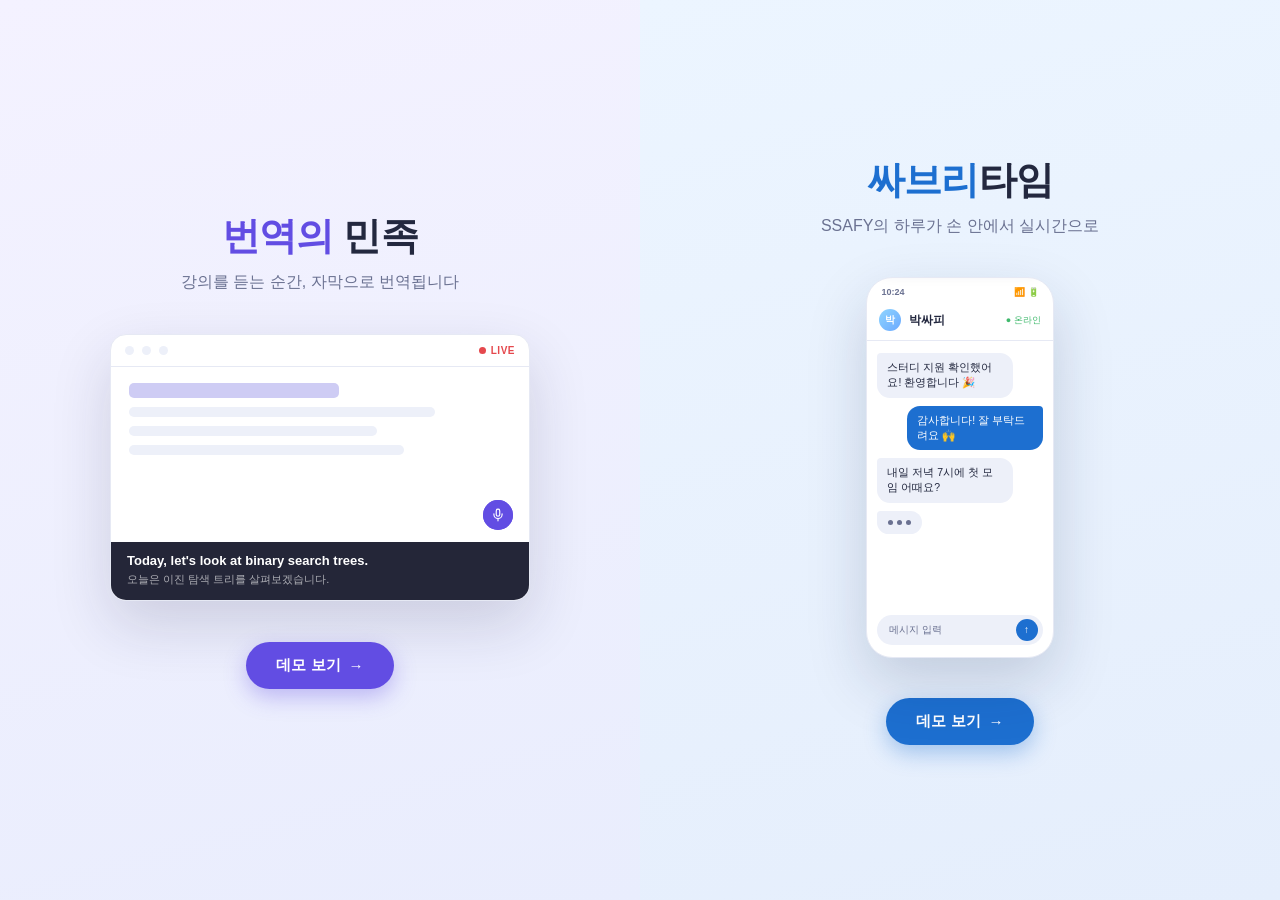
==== index.html @ 2d82afda "Add project demo pages and root landing page - bunmin_demo: 번역의 민족 (실시간 강의 번역) 웹 데모 - ssabree_demo: " ====
<!DOCTYPE html>
<html lang="ko">
<head>
  <meta charset="UTF-8" />
  <meta name="viewport" content="width=device-width, initial-scale=1.0" />
  <title>프로젝트 데모</title>
  <meta name="description" content="번역의 민족 · 싸브리타임 — 브라우저만으로 동작하는 프로젝트 데모 쇼케이스" />
  <link rel="icon" href="data:image/svg+xml,%3Csvg xmlns='http://www.w3.org/2000/svg' viewBox='0 0 64 64'%3E%3Crect x='4' y='4' width='27' height='56' rx='9' fill='%23624de3'/%3E%3Crect x='33' y='4' width='27' height='56' rx='9' fill='%231D6FD0'/%3E%3C/svg%3E" />
  <style>
    :root {
      --bunmin: #624de3;
      --ssabree: #1D6FD0;
      --fg: #23283f;
      --fg-sub: #6a7191;
      --panel-bunmin: linear-gradient(165deg, #f4f2ff 0%, #e9edfd 100%);
      --panel-ssabree: linear-gradient(165deg, #ecf5ff 0%, #e5eefc 100%);
      --mock-surface: #ffffff;
      --mock-line: #e6e9f4;
      --mock-skeleton: #edf0f9;
      --font: 'Roboto', 'Noto Sans KR', 'Malgun Gothic', 'Apple SD Gothic Neo', sans-serif;
    }

    @media (prefers-color-scheme: dark) {
      :root {
        --fg: #eceef8;
        --fg-sub: #9ba2c4;
        --panel-bunmin: linear-gradient(165deg, #1a1733 0%, #141628 100%);
        --panel-ssabree: linear-gradient(165deg, #10192b 0%, #121624 100%);
        --mock-surface: #1e2240;
        --mock-line: #2e3358;
        --mock-skeleton: #292e52;
      }
    }

    * { margin: 0; padding: 0; box-sizing: border-box; }

    body {
      font-family: var(--font);
      color: var(--fg);
    }

    /* ============================================================
       풀스크린 스플릿 — 패널 전체가 링크
       ============================================================ */
    main {
      display: flex;
      min-height: 100svh;
    }

    .panel {
      flex: 1;
      display: flex;
      flex-direction: column;
      align-items: center;
      justify-content: center;
      gap: clamp(28px, 4.5vh, 48px);
      padding: clamp(32px, 6vh, 72px) clamp(24px, 4vw, 64px);
      text-decoration: none;
      color: inherit;
      overflow: hidden;
      opacity: 0;
      animation: reveal 0.7s cubic-bezier(0.2, 0.7, 0.2, 1) forwards;
      transition: flex 0.5s cubic-bezier(0.2, 0.7, 0.2, 1);
    }
    .panel.bunmin  { background: var(--panel-bunmin);  --point: var(--bunmin); }
    .panel.ssabree { background: var(--panel-ssabree); --point: var(--ssabree); animation-delay: 0.14s; }

    @keyframes reveal {
      from { opacity: 0; transform: translateY(28px); }
      to   { opacity: 1; transform: translateY(0); }
    }

    @media (min-width: 861px) {
      .panel:hover { flex: 1.22; }
    }

    .brand {
      text-align: center;
    }
    .brand h2 {
      font-size: clamp(26px, 3.2vw, 38px);
      font-weight: 800;
      letter-spacing: -0.8px;
    }
    .brand h2 em { font-style: normal; color: var(--point); }
    .brand p {
      margin-top: 10px;
      font-size: clamp(14px, 1.3vw, 16px);
      color: var(--fg-sub);
    }

    .mock-zone {
      display: flex;
      align-items: center;
      justify-content: center;
      transition: transform 0.5s cubic-bezier(0.2, 0.7, 0.2, 1);
    }
    .panel:hover .mock-zone { transform: translateY(-6px) scale(1.03); }

    .cta {
      display: inline-flex;
      align-items: center;
      gap: 8px;
      background: var(--point);
      color: #fff;
      font-size: 15px;
      font-weight: 700;
      padding: 14px 30px;
      border-radius: 999px;
      box-shadow: 0 8px 22px color-mix(in srgb, var(--point) 35%, transparent);
    }
    .cta .arrow { transition: transform 0.25s; }
    .panel:hover .cta .arrow { transform: translateX(4px); }

    @media (max-width: 860px) {
      main { flex-direction: column; }
      .panel { min-height: 94svh; }
    }

    /* ============================================================
       BUNMIN 목업 — 강의 화면 + 실시간 이중 자막
       ============================================================ */
    .screen-mock {
      width: min(420px, 78vw, 44vh * 1.5);
      aspect-ratio: 16 / 10.2;
      background: var(--mock-surface);
      border: 1px solid var(--mock-line);
      border-radius: 16px;
      box-shadow: 0 24px 60px rgba(30, 34, 70, 0.16);
      display: flex;
      flex-direction: column;
      overflow: hidden;
    }

    .screen-top {
      display: flex;
      align-items: center;
      gap: 8px;
      padding: 10px 14px;
      border-bottom: 1px solid var(--mock-line);
    }
    .win-dot { width: 9px; height: 9px; border-radius: 50%; background: var(--mock-skeleton); }
    .live {
      margin-left: auto;
      display: inline-flex;
      align-items: center;
      gap: 5px;
      font-size: 10px;
      font-weight: 800;
      letter-spacing: 0.5px;
      color: #e5484d;
    }
    .live::before {
      content: '';
      width: 7px; height: 7px; border-radius: 50%;
      background: #e5484d;
      animation: blink 1.6s ease-in-out infinite;
    }
    @keyframes blink { 50% { opacity: 0.25; } }

    .slide {
      flex: 1;
      position: relative;
      padding: 16px 18px;
      display: flex;
      flex-direction: column;
      gap: 9px;
    }
    .sk { height: 10px; border-radius: 5px; background: var(--mock-skeleton); }
    .sk.title { height: 15px; width: 55%; background: color-mix(in srgb, var(--bunmin) 22%, var(--mock-skeleton)); }
    .sk.w80 { width: 80%; }
    .sk.w65 { width: 65%; }
    .sk.w72 { width: 72%; }

    .mic {
      position: absolute;
      right: 16px;
      bottom: 12px;
      width: 30px; height: 30px;
      border-radius: 50%;
      background: var(--bunmin);
      display: flex;
      align-items: center;
      justify-content: center;
    }
    .mic::after {
      content: '';
      position: absolute;
      inset: 0;
      border-radius: 50%;
      border: 2px solid var(--bunmin);
      animation: ping 2s cubic-bezier(0, 0, 0.2, 1) infinite;
    }
    @keyframes ping { 75%, 100% { transform: scale(1.7); opacity: 0; } }
    .mic svg { width: 14px; height: 14px; }

    .subtitle {
      background: rgba(18, 20, 40, 0.92);
      padding: 11px 16px 12px;
      position: relative;
      min-height: 58px;
    }
    .sub-pair {
      position: absolute;
      inset: 11px 16px auto;
      animation: subswap 9s ease-in-out infinite;
    }
    .sub-pair:nth-child(2) { animation-delay: -4.5s; opacity: 0; }
    .sub-en {
      color: #fff;
      font-size: 13px;
      font-weight: 700;
      white-space: nowrap;
      overflow: hidden;
      text-overflow: ellipsis;
    }
    .sub-ko {
      color: rgba(255, 255, 255, 0.62);
      font-size: 11px;
      margin-top: 4px;
      white-space: nowrap;
      overflow: hidden;
      text-overflow: ellipsis;
    }
    @keyframes subswap {
      0%, 5%   { opacity: 0; transform: translateY(8px); }
      10%, 45% { opacity: 1; transform: translateY(0); }
      50%, 100%{ opacity: 0; transform: translateY(-6px); }
    }

    /* ============================================================
       SSABREE 목업 — 폰 프레임 + 실시간 채팅
       ============================================================ */
    .phone-mock {
      width: min(210px, 56vw, 40vh * 0.52);
      aspect-ratio: 0.492;
      background: var(--mock-surface);
      border: 1px solid var(--mock-line);
      border-radius: 26px;
      box-shadow: 0 24px 60px rgba(20, 40, 80, 0.18);
      display: flex;
      flex-direction: column;
      overflow: hidden;
      position: relative;
    }

    .headsup {
      position: absolute;
      top: 8px; left: 10px; right: 10px;
      background: var(--mock-surface);
      border: 1px solid var(--mock-line);
      border-radius: 12px;
      box-shadow: 0 6px 18px rgba(20, 40, 80, 0.22);
      padding: 8px 10px;
      display: flex;
      align-items: center;
      gap: 8px;
      font-size: 10px;
      font-weight: 600;
      transform: translateY(-140%);
      animation: headsup 9s ease-in-out infinite 2s;
      z-index: 2;
    }
    .headsup .hu-icon {
      width: 20px; height: 20px; border-radius: 6px; flex: none;
      background: var(--ssabree);
      color: #fff;
      display: flex; align-items: center; justify-content: center;
      font-size: 11px;
    }
    .headsup .hu-sub { color: var(--fg-sub); font-weight: 400; margin-top: 1px; }
    @keyframes headsup {
      0%, 4%   { transform: translateY(-140%); }
      9%, 32%  { transform: translateY(0); }
      38%,100% { transform: translateY(-140%); }
    }

    .ph-status {
      display: flex;
      justify-content: space-between;
      padding: 9px 14px 4px;
      font-size: 9px;
      font-weight: 600;
      color: var(--fg-sub);
    }

    .ph-header {
      display: flex;
      align-items: center;
      gap: 8px;
      padding: 8px 12px 9px;
      border-bottom: 1px solid var(--mock-line);
      font-size: 12px;
      font-weight: 700;
    }
    .avatar {
      width: 22px; height: 22px; border-radius: 50%; flex: none;
      background: linear-gradient(135deg, #8FD5FF, #6BA9FF);
      color: #fff;
      font-size: 10px;
      display: flex; align-items: center; justify-content: center;
    }
    .online { color: #3fb96c; font-size: 9px; font-weight: 500; margin-left: auto; }

    .ph-chat {
      flex: 1;
      padding: 12px 10px;
      display: flex;
      flex-direction: column;
      gap: 8px;
    }
    .bubble {
      max-width: 82%;
      font-size: 10.5px;
      line-height: 1.45;
      padding: 7px 10px;
      border-radius: 13px;
      opacity: 0;
      animation: pop 0.45s cubic-bezier(0.2, 0.7, 0.2, 1) forwards;
    }
    .bubble.other {
      align-self: flex-start;
      background: var(--mock-skeleton);
      border-top-left-radius: 4px;
    }
    .bubble.mine {
      align-self: flex-end;
      background: var(--ssabree);
      color: #fff;
      border-top-right-radius: 4px;
    }
    .bubble:nth-child(1) { animation-delay: 0.7s; }
    .bubble:nth-child(2) { animation-delay: 1.15s; }
    .bubble:nth-child(3) { animation-delay: 1.6s; }
    @keyframes pop {
      from { opacity: 0; transform: translateY(8px) scale(0.94); }
      to   { opacity: 1; transform: translateY(0) scale(1); }
    }

    .typing {
      align-self: flex-start;
      display: flex;
      gap: 4px;
      padding: 9px 11px;
      border-radius: 13px;
      border-top-left-radius: 4px;
      background: var(--mock-skeleton);
      opacity: 0;
      animation: pop 0.45s 2.1s forwards;
    }
    .typing i {
      width: 5px; height: 5px; border-radius: 50%;
      background: var(--fg-sub);
      animation: dot 1.2s infinite;
    }
    .typing i:nth-child(2) { animation-delay: 0.15s; }
    .typing i:nth-child(3) { animation-delay: 0.3s; }
    @keyframes dot { 0%, 60%, 100% { opacity: 0.25; } 30% { opacity: 1; } }

    .ph-input {
      margin: 0 10px 12px;
      height: 30px;
      border-radius: 999px;
      background: var(--mock-skeleton);
      display: flex;
      align-items: center;
      padding: 0 5px 0 12px;
      font-size: 10px;
      color: var(--fg-sub);
    }
    .ph-input .send {
      margin-left: auto;
      width: 22px; height: 22px; border-radius: 50%;
      background: var(--ssabree);
      color: #fff;
      font-size: 10px;
      display: flex; align-items: center; justify-content: center;
    }
  </style>
</head>
<body>
  <main>

    <!-- ============ 번역의 민족 ============ -->
    <a class="panel bunmin" href="bunmin_demo/index.html" aria-label="번역의 민족 데모 열기">
      <div class="brand">
        <h2><em>번역의</em> 민족</h2>
        <p>강의를 듣는 순간, 자막으로 번역됩니다</p>
      </div>

      <div class="mock-zone">
        <div class="screen-mock">
          <div class="screen-top">
            <span class="win-dot"></span><span class="win-dot"></span><span class="win-dot"></span>
            <span class="live">LIVE</span>
          </div>
          <div class="slide">
            <span class="sk title"></span>
            <span class="sk w80"></span>
            <span class="sk w65"></span>
            <span class="sk w72"></span>
            <div class="mic">
              <svg viewBox="0 0 24 24" fill="none" stroke="#fff" stroke-width="2" stroke-linecap="round" stroke-linejoin="round">
                <rect x="9" y="2" width="6" height="12" rx="3"/><path d="M5 10v1a7 7 0 0 0 14 0v-1M12 18v4"/>
              </svg>
            </div>
          </div>
          <div class="subtitle">
            <div class="sub-pair">
              <div class="sub-en">Today, let's look at binary search trees.</div>
              <div class="sub-ko">오늘은 이진 탐색 트리를 살펴보겠습니다.</div>
            </div>
            <div class="sub-pair">
              <div class="sub-en">Each node has at most two children.</div>
              <div class="sub-ko">각 노드는 최대 두 개의 자식을 가집니다.</div>
            </div>
          </div>
        </div>
      </div>

      <span class="cta">데모 보기 <span class="arrow">→</span></span>
    </a>

    <!-- ============ 싸브리타임 ============ -->
    <a class="panel ssabree" href="ssabree_demo/index.html" aria-label="싸브리타임 데모 열기">
      <div class="brand">
        <h2><em>싸브리</em>타임</h2>
        <p>SSAFY의 하루가 손 안에서 실시간으로</p>
      </div>

      <div class="mock-zone">
        <div class="phone-mock">
          <div class="headsup">
            <span class="hu-icon">✓</span>
            <div>스터디 지원이 수락되었어요<div class="hu-sub">알고리즘 스터디 · 방금</div></div>
          </div>
          <div class="ph-status"><span>10:24</span><span>📶 🔋</span></div>
          <div class="ph-header">
            <span class="avatar">박</span> 박싸피 <span class="online">● 온라인</span>
          </div>
          <div class="ph-chat">
            <div class="bubble other">스터디 지원 확인했어요! 환영합니다 🎉</div>
            <div class="bubble mine">감사합니다! 잘 부탁드려요 🙌</div>
            <div class="bubble other">내일 저녁 7시에 첫 모임 어때요?</div>
            <div class="typing"><i></i><i></i><i></i></div>
          </div>
          <div class="ph-input">메시지 입력 <span class="send">↑</span></div>
        </div>
      </div>

      <span class="cta">데모 보기 <span class="arrow">→</span></span>
    </a>

  </main>
</body>
</html>
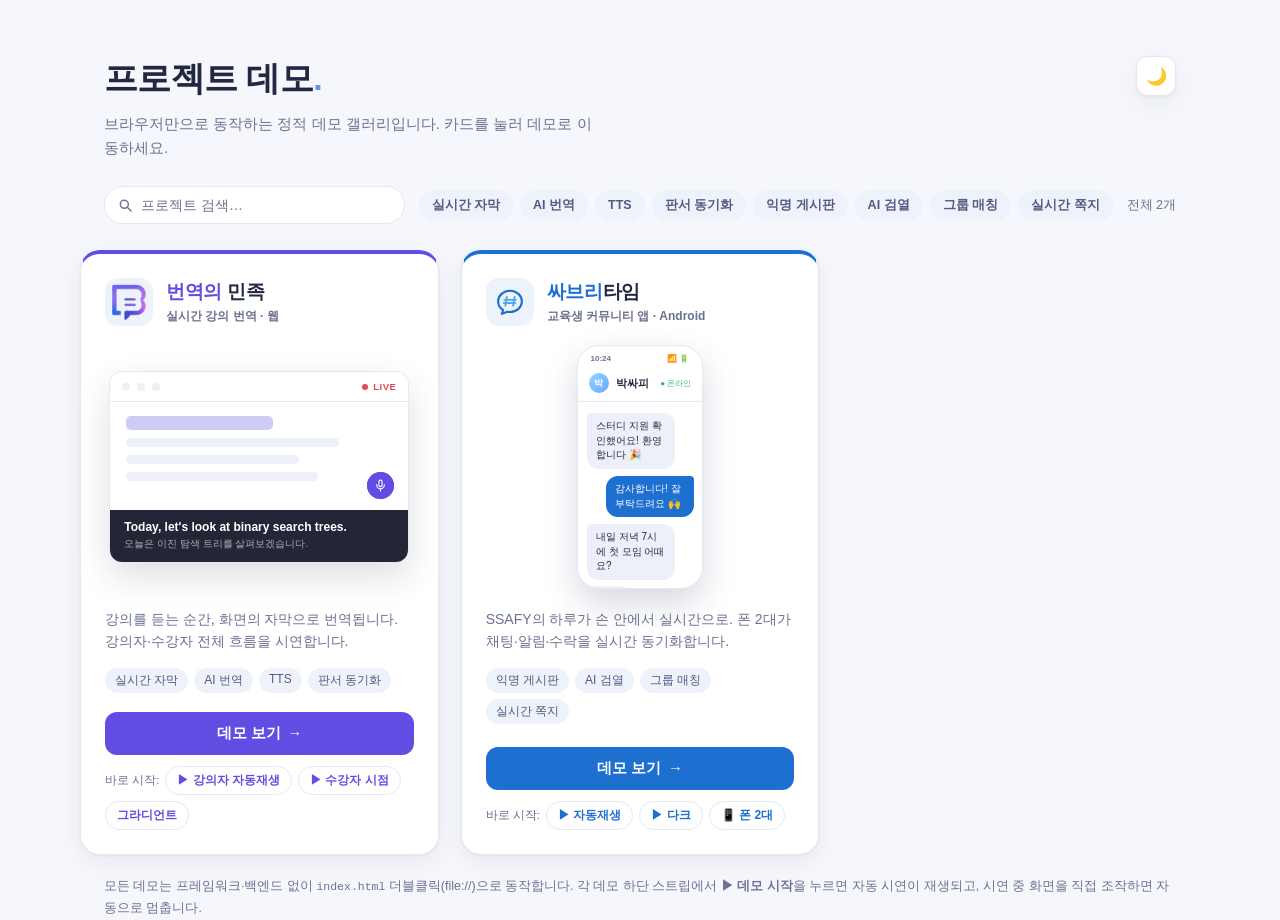
==== commit a9353cd2: "Rebuild landing page as data-driven interactive hub - 프로젝트를 PROJECTS 배열로 정의 → 카드 자동 생성 (새 데모 = 객체 1개" ====
--- a/index.html
+++ b/index.html
@@ -4,440 +4,351 @@
   <meta charset="UTF-8" />
   <meta name="viewport" content="width=device-width, initial-scale=1.0" />
   <title>프로젝트 데모</title>
-  <meta name="description" content="번역의 민족 · 싸브리타임 — 브라우저만으로 동작하는 프로젝트 데모 쇼케이스" />
+  <meta name="description" content="브라우저만으로 동작하는 프로젝트 데모 갤러리 — 번역의 민족 · 싸브리타임" />
   <link rel="icon" href="data:image/svg+xml,%3Csvg xmlns='http://www.w3.org/2000/svg' viewBox='0 0 64 64'%3E%3Crect x='4' y='4' width='27' height='56' rx='9' fill='%23624de3'/%3E%3Crect x='33' y='4' width='27' height='56' rx='9' fill='%231D6FD0'/%3E%3C/svg%3E" />
   <style>
+    /* ============================================================
+       토큰
+       ============================================================ */
     :root {
-      --bunmin: #624de3;
-      --ssabree: #1D6FD0;
-      --fg: #23283f;
-      --fg-sub: #6a7191;
-      --panel-bunmin: linear-gradient(165deg, #f4f2ff 0%, #e9edfd 100%);
-      --panel-ssabree: linear-gradient(165deg, #ecf5ff 0%, #e5eefc 100%);
+      --accent: #6495EB;
+      --bg: #F5F7FC;
+      --bg-soft: #EEF1F9;
+      --fg: #232842;
+      --fg-sub: #6b7191;
+      --surface: #ffffff;
+      --border: #e5e9f4;
+      --chip-bg: #eef2fb;
+      --chip-fg: #515a80;
       --mock-surface: #ffffff;
       --mock-line: #e6e9f4;
       --mock-skeleton: #edf0f9;
+      --shadow: 0 1px 3px rgba(30,34,70,.05), 0 8px 24px rgba(30,34,70,.06);
+      --shadow-hover: 0 12px 34px rgba(30,34,70,.15);
       --font: 'Roboto', 'Noto Sans KR', 'Malgun Gothic', 'Apple SD Gothic Neo', sans-serif;
     }
-
-    @media (prefers-color-scheme: dark) {
-      :root {
-        --fg: #eceef8;
-        --fg-sub: #9ba2c4;
-        --panel-bunmin: linear-gradient(165deg, #1a1733 0%, #141628 100%);
-        --panel-ssabree: linear-gradient(165deg, #10192b 0%, #121624 100%);
-        --mock-surface: #1e2240;
-        --mock-line: #2e3358;
-        --mock-skeleton: #292e52;
-      }
+    html[data-theme="dark"] {
+      --accent: #7DA9F5;
+      --bg: #0f1124;
+      --bg-soft: #161936;
+      --fg: #eceef8;
+      --fg-sub: #9ba2c4;
+      --surface: #1a1d3a;
+      --border: #2b3058;
+      --chip-bg: #242953;
+      --chip-fg: #b6bce0;
+      --mock-surface: #1e2240;
+      --mock-line: #2e3358;
+      --mock-skeleton: #292e52;
+      --shadow: 0 1px 3px rgba(0,0,0,.3), 0 10px 28px rgba(0,0,0,.35);
+      --shadow-hover: 0 14px 36px rgba(0,0,0,.5);
     }
 
     * { margin: 0; padding: 0; box-sizing: border-box; }
-
     body {
       font-family: var(--font);
+      background: var(--bg);
       color: var(--fg);
-    }
-
-    /* ============================================================
-       풀스크린 스플릿 — 패널 전체가 링크
-       ============================================================ */
-    main {
-      display: flex;
-      min-height: 100svh;
-    }
-
-    .panel {
-      flex: 1;
+      min-height: 100vh;
       display: flex;
       flex-direction: column;
-      align-items: center;
-      justify-content: center;
-      gap: clamp(28px, 4.5vh, 48px);
-      padding: clamp(32px, 6vh, 72px) clamp(24px, 4vw, 64px);
-      text-decoration: none;
-      color: inherit;
-      overflow: hidden;
-      opacity: 0;
-      animation: reveal 0.7s cubic-bezier(0.2, 0.7, 0.2, 1) forwards;
-      transition: flex 0.5s cubic-bezier(0.2, 0.7, 0.2, 1);
-    }
-    .panel.bunmin  { background: var(--panel-bunmin);  --point: var(--bunmin); }
-    .panel.ssabree { background: var(--panel-ssabree); --point: var(--ssabree); animation-delay: 0.14s; }
-
-    @keyframes reveal {
-      from { opacity: 0; transform: translateY(28px); }
-      to   { opacity: 1; transform: translateY(0); }
-    }
-
-    @media (min-width: 861px) {
-      .panel:hover { flex: 1.22; }
-    }
-
-    .brand {
-      text-align: center;
-    }
-    .brand h2 {
-      font-size: clamp(26px, 3.2vw, 38px);
-      font-weight: 800;
-      letter-spacing: -0.8px;
-    }
-    .brand h2 em { font-style: normal; color: var(--point); }
-    .brand p {
-      margin-top: 10px;
-      font-size: clamp(14px, 1.3vw, 16px);
-      color: var(--fg-sub);
-    }
-
-    .mock-zone {
-      display: flex;
-      align-items: center;
-      justify-content: center;
-      transition: transform 0.5s cubic-bezier(0.2, 0.7, 0.2, 1);
-    }
-    .panel:hover .mock-zone { transform: translateY(-6px) scale(1.03); }
-
+      transition: background .3s, color .3s;
+    }
+    a { color: inherit; text-decoration: none; }
+
+    /* ============================================================
+       헤더 + 컨트롤
+       ============================================================ */
+    .wrap { width: 100%; max-width: 1120px; margin: 0 auto; padding: 0 24px; }
+
+    .hub-header { padding-top: 56px; }
+    .hub-head-top { display: flex; align-items: flex-start; justify-content: space-between; gap: 16px; }
+    .hub-header h1 { font-size: clamp(26px, 4vw, 34px); font-weight: 800; letter-spacing: -0.6px; }
+    .hub-header h1 .dot { color: var(--accent); }
+    .hub-sub { margin-top: 10px; font-size: 15px; line-height: 1.6; color: var(--fg-sub); max-width: 60ch; }
+
+    .theme-toggle {
+      flex: none; width: 40px; height: 40px; border-radius: 12px;
+      border: 1px solid var(--border); background: var(--surface); color: var(--fg);
+      font-size: 17px; cursor: pointer; box-shadow: var(--shadow);
+      transition: border-color .2s, transform .15s;
+    }
+    .theme-toggle:hover { border-color: var(--accent); transform: translateY(-1px); }
+
+    .hub-controls {
+      margin-top: 26px; display: flex; flex-wrap: wrap; align-items: center; gap: 10px 14px;
+    }
+    .search-wrap { position: relative; flex: 1 1 260px; max-width: 340px; }
+    .search-wrap svg { position: absolute; left: 13px; top: 50%; transform: translateY(-50%); width: 16px; height: 16px; color: var(--fg-sub); pointer-events: none; }
+    #search {
+      width: 100%; font: inherit; font-size: 14px; color: var(--fg);
+      background: var(--surface); border: 1px solid var(--border); border-radius: 999px;
+      padding: 10px 16px 10px 36px; outline: none; transition: border-color .2s;
+    }
+    #search:focus { border-color: var(--accent); }
+    #search::placeholder { color: var(--fg-sub); }
+
+    .tag-filters { display: flex; flex-wrap: wrap; gap: 7px; }
+    .tag-chip {
+      font: inherit; font-size: 12.5px; font-weight: 600; color: var(--chip-fg);
+      background: var(--chip-bg); border: 1px solid transparent; border-radius: 999px;
+      padding: 6px 12px; cursor: pointer; transition: all .15s;
+    }
+    .tag-chip:hover { border-color: var(--accent); }
+    .tag-chip.active { background: var(--accent); color: #fff; }
+
+    .count { margin-left: auto; font-size: 12.5px; color: var(--fg-sub); white-space: nowrap; }
+
+    /* ============================================================
+       그리드 + 카드
+       ============================================================ */
+    .grid {
+      flex: 1; padding: 26px 0 20px;
+      display: grid; grid-template-columns: repeat(auto-fill, minmax(340px, 1fr)); gap: 22px;
+      align-content: start;
+    }
+    @media (max-width: 720px) {
+      .grid { grid-template-columns: 1fr; }
+      .count { margin-left: 0; flex-basis: 100%; }
+    }
+
+    .card {
+      position: relative; display: flex; flex-direction: column; gap: 15px;
+      background: var(--surface); border: 1px solid var(--border);
+      border-radius: 20px; padding: 24px; cursor: pointer;
+      border-top: 4px solid var(--point);
+      box-shadow: var(--shadow);
+      opacity: 0; transform: translateY(20px);
+      transition: opacity .55s cubic-bezier(.2,.7,.2,1), transform .55s cubic-bezier(.2,.7,.2,1),
+                  box-shadow .2s, border-color .3s, background .3s;
+    }
+    .card.in { opacity: 1; transform: none; }
+    .card:hover { box-shadow: var(--shadow-hover); transform: translateY(-4px); }
+    .card.hidden { display: none; }
+
+    .card-head { display: flex; align-items: center; gap: 13px; }
+    .card-logo {
+      flex: none; width: 48px; height: 48px; border-radius: 13px;
+      background: var(--chip-bg); display: flex; align-items: center; justify-content: center; overflow: hidden;
+    }
+    .card-logo img { width: 36px; height: 36px; object-fit: contain; }
+    .card-logo svg { width: 30px; height: 30px; }
+    .card-logo .logo-emoji { font-size: 26px; }
+    .card-title h2 { font-size: 19px; font-weight: 800; letter-spacing: -0.3px; }
+    .card-title h2 em { font-style: normal; color: var(--point); }
+    .card-type { margin-top: 3px; font-size: 12px; font-weight: 600; color: var(--fg-sub); }
+
+    .mock-zone { min-height: 252px; display: flex; align-items: center; justify-content: center; padding: 4px 0; }
+    .card:hover .mock-zone > * { transform: translateY(-3px); }
+    .mock-zone > * { transition: transform .4s cubic-bezier(.2,.7,.2,1); }
+
+    .tagline { font-size: 14px; line-height: 1.6; color: var(--fg-sub); }
+    .tags { display: flex; flex-wrap: wrap; gap: 6px; }
+    .tags span { font-size: 12px; font-weight: 500; color: var(--chip-fg); background: var(--chip-bg); border-radius: 999px; padding: 4px 10px; }
+
+    .card-actions { margin-top: auto; display: flex; flex-direction: column; gap: 11px; padding-top: 4px; }
     .cta {
-      display: inline-flex;
-      align-items: center;
-      gap: 8px;
-      background: var(--point);
-      color: #fff;
-      font-size: 15px;
-      font-weight: 700;
-      padding: 14px 30px;
-      border-radius: 999px;
-      box-shadow: 0 8px 22px color-mix(in srgb, var(--point) 35%, transparent);
-    }
-    .cta .arrow { transition: transform 0.25s; }
-    .panel:hover .cta .arrow { transform: translateX(4px); }
-
-    @media (max-width: 860px) {
-      main { flex-direction: column; }
-      .panel { min-height: 94svh; }
-    }
-
-    /* ============================================================
-       BUNMIN 목업 — 강의 화면 + 실시간 이중 자막
+      display: inline-flex; align-items: center; justify-content: center; gap: 7px;
+      background: var(--point); color: #fff; font-size: 14.5px; font-weight: 700;
+      padding: 12px 0; border-radius: 12px; transition: filter .15s;
+    }
+    .cta:hover { filter: brightness(1.08); }
+    .cta .arrow { transition: transform .2s; }
+    .card:hover .cta .arrow { transform: translateX(3px); }
+    .quick { display: flex; flex-wrap: wrap; align-items: center; gap: 6px; }
+    .quick .qlabel { font-size: 11.5px; color: var(--fg-sub); }
+    .qlink {
+      font-size: 12px; font-weight: 600; color: var(--point);
+      border: 1px solid var(--border); border-radius: 999px; padding: 5px 11px; transition: all .15s;
+    }
+    .qlink:hover { border-color: var(--point); background: var(--chip-bg); }
+
+    .empty { text-align: center; color: var(--fg-sub); font-size: 14px; padding: 60px 0; }
+    .empty.hidden { display: none; }
+
+    footer { padding: 22px 0 42px; font-size: 12.5px; line-height: 1.8; color: var(--fg-sub); }
+    footer code { font-family: ui-monospace, Consolas, monospace; font-size: .92em; }
+
+    /* ============================================================
+       미니 프리뷰 — 번역의 민족 (강의 화면 + 이중 자막)
        ============================================================ */
     .screen-mock {
-      width: min(420px, 78vw, 44vh * 1.5);
-      aspect-ratio: 16 / 10.2;
-      background: var(--mock-surface);
-      border: 1px solid var(--mock-line);
-      border-radius: 16px;
-      box-shadow: 0 24px 60px rgba(30, 34, 70, 0.16);
-      display: flex;
-      flex-direction: column;
-      overflow: hidden;
-    }
-
-    .screen-top {
-      display: flex;
-      align-items: center;
-      gap: 8px;
-      padding: 10px 14px;
-      border-bottom: 1px solid var(--mock-line);
-    }
-    .win-dot { width: 9px; height: 9px; border-radius: 50%; background: var(--mock-skeleton); }
-    .live {
-      margin-left: auto;
-      display: inline-flex;
-      align-items: center;
-      gap: 5px;
-      font-size: 10px;
-      font-weight: 800;
-      letter-spacing: 0.5px;
-      color: #e5484d;
-    }
-    .live::before {
-      content: '';
-      width: 7px; height: 7px; border-radius: 50%;
-      background: #e5484d;
-      animation: blink 1.6s ease-in-out infinite;
-    }
-    @keyframes blink { 50% { opacity: 0.25; } }
-
-    .slide {
-      flex: 1;
-      position: relative;
-      padding: 16px 18px;
-      display: flex;
-      flex-direction: column;
-      gap: 9px;
-    }
-    .sk { height: 10px; border-radius: 5px; background: var(--mock-skeleton); }
-    .sk.title { height: 15px; width: 55%; background: color-mix(in srgb, var(--bunmin) 22%, var(--mock-skeleton)); }
-    .sk.w80 { width: 80%; }
-    .sk.w65 { width: 65%; }
-    .sk.w72 { width: 72%; }
-
-    .mic {
-      position: absolute;
-      right: 16px;
-      bottom: 12px;
-      width: 30px; height: 30px;
-      border-radius: 50%;
-      background: var(--bunmin);
-      display: flex;
-      align-items: center;
-      justify-content: center;
-    }
-    .mic::after {
-      content: '';
-      position: absolute;
-      inset: 0;
-      border-radius: 50%;
-      border: 2px solid var(--bunmin);
-      animation: ping 2s cubic-bezier(0, 0, 0.2, 1) infinite;
-    }
-    @keyframes ping { 75%, 100% { transform: scale(1.7); opacity: 0; } }
-    .mic svg { width: 14px; height: 14px; }
-
-    .subtitle {
-      background: rgba(18, 20, 40, 0.92);
-      padding: 11px 16px 12px;
-      position: relative;
-      min-height: 58px;
-    }
-    .sub-pair {
-      position: absolute;
-      inset: 11px 16px auto;
-      animation: subswap 9s ease-in-out infinite;
-    }
+      width: 300px; max-width: 100%; aspect-ratio: 16 / 10.2;
+      background: var(--mock-surface); border: 1px solid var(--mock-line); border-radius: 13px;
+      box-shadow: 0 14px 34px rgba(30,34,70,.14); display: flex; flex-direction: column; overflow: hidden;
+    }
+    .screen-top { display: flex; align-items: center; gap: 7px; padding: 9px 12px; border-bottom: 1px solid var(--mock-line); }
+    .screen-top .wd { width: 8px; height: 8px; border-radius: 50%; background: var(--mock-skeleton); }
+    .screen-top .live {
+      margin-left: auto; display: inline-flex; align-items: center; gap: 5px;
+      font-size: 9.5px; font-weight: 800; letter-spacing: .5px; color: #e5484d;
+    }
+    .screen-top .live::before { content:''; width: 6px; height: 6px; border-radius: 50%; background: #e5484d; animation: blink 1.6s ease-in-out infinite; }
+    .slide { flex: 1; position: relative; padding: 14px 16px; display: flex; flex-direction: column; gap: 8px; }
+    .sk { height: 9px; border-radius: 5px; background: var(--mock-skeleton); }
+    .sk.title { height: 14px; width: 55%; background: color-mix(in srgb, #624de3 22%, var(--mock-skeleton)); }
+    .sk.w80 { width: 80%; } .sk.w65 { width: 65%; } .sk.w72 { width: 72%; }
+    .mic { position: absolute; right: 14px; bottom: 11px; width: 27px; height: 27px; border-radius: 50%; background: #624de3; display: flex; align-items: center; justify-content: center; }
+    .mic::after { content:''; position: absolute; inset: 0; border-radius: 50%; border: 2px solid #624de3; animation: ping 2s cubic-bezier(0,0,.2,1) infinite; }
+    .mic svg { width: 13px; height: 13px; }
+    .subtitle { position: relative; min-height: 52px; background: rgba(18,20,40,.92); padding: 10px 14px; }
+    .sub-pair { position: absolute; inset: 10px 14px auto; animation: subswap 9s ease-in-out infinite; }
     .sub-pair:nth-child(2) { animation-delay: -4.5s; opacity: 0; }
-    .sub-en {
-      color: #fff;
-      font-size: 13px;
-      font-weight: 700;
-      white-space: nowrap;
-      overflow: hidden;
-      text-overflow: ellipsis;
-    }
-    .sub-ko {
-      color: rgba(255, 255, 255, 0.62);
-      font-size: 11px;
-      margin-top: 4px;
-      white-space: nowrap;
-      overflow: hidden;
-      text-overflow: ellipsis;
-    }
-    @keyframes subswap {
-      0%, 5%   { opacity: 0; transform: translateY(8px); }
-      10%, 45% { opacity: 1; transform: translateY(0); }
-      50%, 100%{ opacity: 0; transform: translateY(-6px); }
-    }
-
-    /* ============================================================
-       SSABREE 목업 — 폰 프레임 + 실시간 채팅
+    .sub-en { color: #fff; font-size: 12px; font-weight: 700; white-space: nowrap; overflow: hidden; text-overflow: ellipsis; }
+    .sub-ko { color: rgba(255,255,255,.62); font-size: 10px; margin-top: 3px; white-space: nowrap; overflow: hidden; text-overflow: ellipsis; }
+
+    /* ============================================================
+       미니 프리뷰 — 싸브리타임 (폰 프레임 + 실시간 채팅)
        ============================================================ */
     .phone-mock {
-      width: min(210px, 56vw, 40vh * 0.52);
-      aspect-ratio: 0.492;
-      background: var(--mock-surface);
-      border: 1px solid var(--mock-line);
-      border-radius: 26px;
-      box-shadow: 0 24px 60px rgba(20, 40, 80, 0.18);
-      display: flex;
-      flex-direction: column;
-      overflow: hidden;
-      position: relative;
-    }
-
+      position: relative; height: 244px; aspect-ratio: 0.52;
+      background: var(--mock-surface); border: 1px solid var(--mock-line); border-radius: 22px;
+      box-shadow: 0 14px 34px rgba(20,40,80,.18); display: flex; flex-direction: column; overflow: hidden;
+    }
     .headsup {
-      position: absolute;
-      top: 8px; left: 10px; right: 10px;
-      background: var(--mock-surface);
-      border: 1px solid var(--mock-line);
-      border-radius: 12px;
-      box-shadow: 0 6px 18px rgba(20, 40, 80, 0.22);
-      padding: 8px 10px;
-      display: flex;
-      align-items: center;
-      gap: 8px;
-      font-size: 10px;
-      font-weight: 600;
-      transform: translateY(-140%);
-      animation: headsup 9s ease-in-out infinite 2s;
-      z-index: 2;
-    }
-    .headsup .hu-icon {
-      width: 20px; height: 20px; border-radius: 6px; flex: none;
-      background: var(--ssabree);
-      color: #fff;
-      display: flex; align-items: center; justify-content: center;
-      font-size: 11px;
-    }
+      position: absolute; top: 7px; left: 8px; right: 8px; z-index: 2;
+      background: var(--mock-surface); border: 1px solid var(--mock-line); border-radius: 11px;
+      box-shadow: 0 6px 16px rgba(20,40,80,.22); padding: 7px 9px;
+      display: flex; align-items: center; gap: 7px; font-size: 9px; font-weight: 600;
+      transform: translateY(-150%); animation: headsup 9s ease-in-out infinite 2s;
+    }
+    .headsup .hu-icon { flex: none; width: 18px; height: 18px; border-radius: 6px; background: #1D6FD0; color: #fff; display: flex; align-items: center; justify-content: center; font-size: 10px; }
     .headsup .hu-sub { color: var(--fg-sub); font-weight: 400; margin-top: 1px; }
-    @keyframes headsup {
-      0%, 4%   { transform: translateY(-140%); }
-      9%, 32%  { transform: translateY(0); }
-      38%,100% { transform: translateY(-140%); }
-    }
-
-    .ph-status {
-      display: flex;
-      justify-content: space-between;
-      padding: 9px 14px 4px;
-      font-size: 9px;
-      font-weight: 600;
-      color: var(--fg-sub);
-    }
-
-    .ph-header {
-      display: flex;
-      align-items: center;
-      gap: 8px;
-      padding: 8px 12px 9px;
-      border-bottom: 1px solid var(--mock-line);
-      font-size: 12px;
-      font-weight: 700;
-    }
-    .avatar {
-      width: 22px; height: 22px; border-radius: 50%; flex: none;
-      background: linear-gradient(135deg, #8FD5FF, #6BA9FF);
-      color: #fff;
-      font-size: 10px;
-      display: flex; align-items: center; justify-content: center;
-    }
-    .online { color: #3fb96c; font-size: 9px; font-weight: 500; margin-left: auto; }
-
-    .ph-chat {
-      flex: 1;
-      padding: 12px 10px;
-      display: flex;
-      flex-direction: column;
-      gap: 8px;
-    }
-    .bubble {
-      max-width: 82%;
-      font-size: 10.5px;
-      line-height: 1.45;
-      padding: 7px 10px;
-      border-radius: 13px;
-      opacity: 0;
-      animation: pop 0.45s cubic-bezier(0.2, 0.7, 0.2, 1) forwards;
-    }
-    .bubble.other {
-      align-self: flex-start;
-      background: var(--mock-skeleton);
-      border-top-left-radius: 4px;
-    }
-    .bubble.mine {
-      align-self: flex-end;
-      background: var(--ssabree);
-      color: #fff;
-      border-top-right-radius: 4px;
-    }
-    .bubble:nth-child(1) { animation-delay: 0.7s; }
+    .ph-status { display: flex; justify-content: space-between; padding: 8px 13px 3px; font-size: 8px; font-weight: 600; color: var(--fg-sub); }
+    .ph-header { display: flex; align-items: center; gap: 7px; padding: 7px 11px 8px; border-bottom: 1px solid var(--mock-line); font-size: 11px; font-weight: 700; white-space: nowrap; }
+    .ph-header .avatar { flex: none; width: 20px; height: 20px; border-radius: 50%; background: linear-gradient(135deg,#8FD5FF,#6BA9FF); color: #fff; font-size: 9px; display: flex; align-items: center; justify-content: center; }
+    .ph-header .online { margin-left: auto; color: #3fb96c; font-size: 8px; font-weight: 500; }
+    .ph-chat { flex: 1; padding: 11px 9px; display: flex; flex-direction: column; gap: 7px; }
+    .bubble { max-width: 82%; font-size: 10px; line-height: 1.45; padding: 6px 9px; border-radius: 12px; opacity: 0; animation: pop .45s cubic-bezier(.2,.7,.2,1) forwards; }
+    .bubble.other { align-self: flex-start; background: var(--mock-skeleton); border-top-left-radius: 4px; }
+    .bubble.mine { align-self: flex-end; background: #1D6FD0; color: #fff; border-top-right-radius: 4px; }
+    .bubble:nth-child(1) { animation-delay: .7s; }
     .bubble:nth-child(2) { animation-delay: 1.15s; }
     .bubble:nth-child(3) { animation-delay: 1.6s; }
-    @keyframes pop {
-      from { opacity: 0; transform: translateY(8px) scale(0.94); }
-      to   { opacity: 1; transform: translateY(0) scale(1); }
-    }
-
-    .typing {
-      align-self: flex-start;
-      display: flex;
-      gap: 4px;
-      padding: 9px 11px;
-      border-radius: 13px;
-      border-top-left-radius: 4px;
-      background: var(--mock-skeleton);
-      opacity: 0;
-      animation: pop 0.45s 2.1s forwards;
-    }
-    .typing i {
-      width: 5px; height: 5px; border-radius: 50%;
-      background: var(--fg-sub);
-      animation: dot 1.2s infinite;
-    }
-    .typing i:nth-child(2) { animation-delay: 0.15s; }
-    .typing i:nth-child(3) { animation-delay: 0.3s; }
-    @keyframes dot { 0%, 60%, 100% { opacity: 0.25; } 30% { opacity: 1; } }
-
-    .ph-input {
-      margin: 0 10px 12px;
-      height: 30px;
-      border-radius: 999px;
-      background: var(--mock-skeleton);
-      display: flex;
-      align-items: center;
-      padding: 0 5px 0 12px;
-      font-size: 10px;
-      color: var(--fg-sub);
-    }
-    .ph-input .send {
-      margin-left: auto;
-      width: 22px; height: 22px; border-radius: 50%;
-      background: var(--ssabree);
-      color: #fff;
-      font-size: 10px;
-      display: flex; align-items: center; justify-content: center;
+    .typing { align-self: flex-start; display: flex; gap: 4px; padding: 8px 10px; border-radius: 12px; border-top-left-radius: 4px; background: var(--mock-skeleton); opacity: 0; animation: pop .45s 2.1s forwards; }
+    .typing i { width: 5px; height: 5px; border-radius: 50%; background: var(--fg-sub); animation: dot 1.2s infinite; }
+    .typing i:nth-child(2) { animation-delay: .15s; }
+    .typing i:nth-child(3) { animation-delay: .3s; }
+    .ph-input { margin: 0 9px 11px; height: 28px; border-radius: 999px; background: var(--mock-skeleton); display: flex; align-items: center; padding: 0 5px 0 11px; font-size: 9.5px; color: var(--fg-sub); }
+    .ph-input .send { margin-left: auto; width: 20px; height: 20px; border-radius: 50%; background: #1D6FD0; color: #fff; font-size: 10px; display: flex; align-items: center; justify-content: center; }
+
+    /* ============================================================
+       미니 프리뷰 — 기본 (커스텀 목업이 없는 프로젝트)
+       ============================================================ */
+    .mock-default {
+      width: 300px; max-width: 100%; height: 200px; border-radius: 13px;
+      border: 1px solid var(--mock-line);
+      background: linear-gradient(150deg, color-mix(in srgb, var(--point) 14%, var(--mock-surface)), var(--mock-surface));
+      display: flex; align-items: center; justify-content: center; gap: 12px; flex-direction: column;
+    }
+    .mock-default .glyph { font-size: 52px; line-height: 1; }
+    .mock-default .cap { font-size: 12px; font-weight: 600; color: var(--fg-sub); }
+
+    /* ============================================================
+       keyframes
+       ============================================================ */
+    @keyframes blink { 50% { opacity: .25; } }
+    @keyframes ping { 75%, 100% { transform: scale(1.7); opacity: 0; } }
+    @keyframes subswap { 0%,42% { opacity: 1; transform: none; } 50%,92% { opacity: 0; transform: translateY(-4px); } 100% { opacity: 1; } }
+    @keyframes headsup { 0%,4% { transform: translateY(-150%); } 9%,32% { transform: translateY(0); } 38%,100% { transform: translateY(-150%); } }
+    @keyframes pop { from { opacity: 0; transform: translateY(7px) scale(.94); } to { opacity: 1; transform: none; } }
+    @keyframes dot { 0%,60%,100% { opacity: .25; } 30% { opacity: 1; } }
+
+    @media (prefers-reduced-motion: reduce) {
+      *, *::before, *::after { animation-duration: .001s !important; animation-iteration-count: 1 !important; }
+      .card { transition: none; opacity: 1; transform: none; }
     }
   </style>
 </head>
 <body>
-  <main>
-
-    <!-- ============ 번역의 민족 ============ -->
-    <a class="panel bunmin" href="bunmin_demo/index.html" aria-label="번역의 민족 데모 열기">
-      <div class="brand">
-        <h2><em>번역의</em> 민족</h2>
-        <p>강의를 듣는 순간, 자막으로 번역됩니다</p>
+  <header class="hub-header wrap">
+    <div class="hub-head-top">
+      <div>
+        <h1>프로젝트 데모<span class="dot">.</span></h1>
+        <p class="hub-sub">브라우저만으로 동작하는 정적 데모 갤러리입니다. 카드를 눌러 데모로 이동하세요.</p>
       </div>
-
-      <div class="mock-zone">
-        <div class="screen-mock">
-          <div class="screen-top">
-            <span class="win-dot"></span><span class="win-dot"></span><span class="win-dot"></span>
-            <span class="live">LIVE</span>
-          </div>
+      <button id="theme-toggle" class="theme-toggle" type="button" title="테마 전환" aria-label="테마 전환">🌙</button>
+    </div>
+    <div class="hub-controls">
+      <label class="search-wrap">
+        <svg viewBox="0 0 24 24" fill="none" stroke="currentColor" stroke-width="2.2" stroke-linecap="round" stroke-linejoin="round"><path d="M21 21l-4.35-4.35M17 11a6 6 0 11-12 0 6 6 0 0112 0z"/></svg>
+        <input id="search" type="text" placeholder="프로젝트 검색…" autocomplete="off" />
+      </label>
+      <div id="tag-filters" class="tag-filters"></div>
+      <span id="count" class="count"></span>
+    </div>
+  </header>
+
+  <main id="grid" class="grid wrap" aria-live="polite"></main>
+  <p id="empty" class="empty wrap hidden">검색 결과가 없습니다.</p>
+
+  <footer class="wrap">
+    모든 데모는 프레임워크·백엔드 없이 <code>index.html</code> 더블클릭(file://)으로 동작합니다.
+    각 데모 하단 스트립에서 <b>▶ 데모 시작</b>을 누르면 자동 시연이 재생되고, 시연 중 화면을 직접 조작하면 자동으로 멈춥니다.
+  </footer>
+
+  <script>
+    /* ============================================================
+       프로젝트 데이터 — 새 데모는 여기 객체 하나만 추가하면 카드가 생깁니다.
+       필드: id · name(<em>강조</em> 허용) · type · tagline · accent · href
+             tags[] · quick[{t,h}] · mock('bunmin'|'ssabree'|null)
+             logoImg | logoSvg | emoji (로고 표현 중 하나)
+       ============================================================ */
+    const PROJECTS = [
+      {
+        id: 'bunmin',
+        name: '<em>번역의</em> 민족',
+        type: '실시간 강의 번역 · 웹',
+        tagline: '강의를 듣는 순간, 화면의 자막으로 번역됩니다. 강의자·수강자 전체 흐름을 시연합니다.',
+        accent: '#624de3',
+        href: 'bunmin_demo/index.html',
+        logoImg: 'bunmin_demo/assets/bm-logo-cut.png',
+        tags: ['실시간 자막', 'AI 번역', 'TTS', '판서 동기화'],
+        quick: [
+          { t: '▶ 강의자 자동재생', h: '#autoplay' },
+          { t: '▶ 수강자 시점', h: '#autoplay-student' },
+          { t: '그라디언트', h: '#gradient' },
+        ],
+        mock: 'bunmin',
+      },
+      {
+        id: 'ssabree',
+        name: '<em>싸브리</em>타임',
+        type: '교육생 커뮤니티 앱 · Android',
+        tagline: 'SSAFY의 하루가 손 안에서 실시간으로. 폰 2대가 채팅·알림·수락을 실시간 동기화합니다.',
+        accent: '#1D6FD0',
+        href: 'ssabree_demo/index.html',
+        logoSvg: "<svg viewBox='0 0 48 48' fill='none' aria-hidden='true'><path d='M24 6C13.5 6 5 13.6 5 23c0 5.6 3.1 10.6 7.9 13.7L11 43l8.6-3.4c1.4.3 2.9.4 4.4.4 10.5 0 19-7.6 19-17S34.5 6 24 6z' stroke='#1D6FD0' stroke-width='3.4' stroke-linejoin='round'/><path d='M19 16l-2.4 14M31.4 16 29 30M15 20.5h18.4M14 25.5h18.4' stroke='#4FA8E8' stroke-width='3' stroke-linecap='round'/></svg>",
+        tags: ['익명 게시판', 'AI 검열', '그룹 매칭', '실시간 쪽지'],
+        quick: [
+          { t: '▶ 자동재생', h: '#autoplay' },
+          { t: '▶ 다크', h: '#autoplay+dark' },
+          { t: '📱 폰 2대', h: '#dual' },
+        ],
+        mock: 'ssabree',
+      },
+    ];
+
+    /* ─── 미니 프리뷰 템플릿 ─── */
+    const MOCKS = {
+      bunmin() {
+        return `<div class="screen-mock" aria-hidden="true">
+          <div class="screen-top"><span class="wd"></span><span class="wd"></span><span class="wd"></span><span class="live">LIVE</span></div>
           <div class="slide">
-            <span class="sk title"></span>
-            <span class="sk w80"></span>
-            <span class="sk w65"></span>
-            <span class="sk w72"></span>
-            <div class="mic">
-              <svg viewBox="0 0 24 24" fill="none" stroke="#fff" stroke-width="2" stroke-linecap="round" stroke-linejoin="round">
-                <rect x="9" y="2" width="6" height="12" rx="3"/><path d="M5 10v1a7 7 0 0 0 14 0v-1M12 18v4"/>
-              </svg>
-            </div>
+            <span class="sk title"></span><span class="sk w80"></span><span class="sk w65"></span><span class="sk w72"></span>
+            <div class="mic"><svg viewBox="0 0 24 24" fill="none" stroke="#fff" stroke-width="2" stroke-linecap="round" stroke-linejoin="round"><rect x="9" y="2" width="6" height="12" rx="3"/><path d="M5 10v1a7 7 0 0 0 14 0v-1M12 18v4"/></svg></div>
           </div>
           <div class="subtitle">
-            <div class="sub-pair">
-              <div class="sub-en">Today, let's look at binary search trees.</div>
-              <div class="sub-ko">오늘은 이진 탐색 트리를 살펴보겠습니다.</div>
-            </div>
-            <div class="sub-pair">
-              <div class="sub-en">Each node has at most two children.</div>
-              <div class="sub-ko">각 노드는 최대 두 개의 자식을 가집니다.</div>
-            </div>
+            <div class="sub-pair"><div class="sub-en">Today, let's look at binary search trees.</div><div class="sub-ko">오늘은 이진 탐색 트리를 살펴보겠습니다.</div></div>
+            <div class="sub-pair"><div class="sub-en">Each node has at most two children.</div><div class="sub-ko">각 노드는 최대 두 개의 자식을 가집니다.</div></div>
           </div>
-        </div>
-      </div>
-
-      <span class="cta">데모 보기 <span class="arrow">→</span></span>
-    </a>
-
-    <!-- ============ 싸브리타임 ============ -->
-    <a class="panel ssabree" href="ssabree_demo/index.html" aria-label="싸브리타임 데모 열기">
-      <div class="brand">
-        <h2><em>싸브리</em>타임</h2>
-        <p>SSAFY의 하루가 손 안에서 실시간으로</p>
-      </div>
-
-      <div class="mock-zone">
-        <div class="phone-mock">
-          <div class="headsup">
-            <span class="hu-icon">✓</span>
-            <div>스터디 지원이 수락되었어요<div class="hu-sub">알고리즘 스터디 · 방금</div></div>
-          </div>
+        </div>`;
+      },
+      ssabree() {
+        return `<div class="phone-mock" aria-hidden="true">
+          <div class="headsup"><span class="hu-icon">✓</span><div>스터디 지원이 수락되었어요<div class="hu-sub">알고리즘 스터디 · 방금</div></div></div>
           <div class="ph-status"><span>10:24</span><span>📶 🔋</span></div>
-          <div class="ph-header">
-            <span class="avatar">박</span> 박싸피 <span class="online">● 온라인</span>
-          </div>
+          <div class="ph-header"><span class="avatar">박</span> 박싸피 <span class="online">● 온라인</span></div>
           <div class="ph-chat">
             <div class="bubble other">스터디 지원 확인했어요! 환영합니다 🎉</div>
             <div class="bubble mine">감사합니다! 잘 부탁드려요 🙌</div>
@@ -445,12 +356,117 @@
             <div class="typing"><i></i><i></i><i></i></div>
           </div>
           <div class="ph-input">메시지 입력 <span class="send">↑</span></div>
-        </div>
-      </div>
-
-      <span class="cta">데모 보기 <span class="arrow">→</span></span>
-    </a>
-
-  </main>
+        </div>`;
+      },
+      _default(p) {
+        return `<div class="mock-default" aria-hidden="true"><span class="glyph">${p.emoji || '🚀'}</span><span class="cap">${escapeHtml(stripTags(p.name))}</span></div>`;
+      },
+    };
+
+    /* ─── 유틸 ─── */
+    function stripTags(s) { return s.replace(/<[^>]+>/g, ''); }
+    function escapeHtml(s) { return s.replace(/[&<>]/g, function (c) { return { '&': '&amp;', '<': '&lt;', '>': '&gt;' }[c]; }); }
+    function logoHTML(p) {
+      if (p.logoImg) return '<img src="' + p.logoImg + '" alt="" />';
+      if (p.logoSvg) return p.logoSvg;
+      return '<span class="logo-emoji">' + (p.emoji || '🚀') + '</span>';
+    }
+
+    /* ─── 카드 렌더 ─── */
+    function cardHTML(p, i) {
+      const tags = (p.tags || []).map(function (t) { return '<span>' + escapeHtml(t) + '</span>'; }).join('');
+      const quick = (p.quick || []).map(function (q) {
+        return '<a class="qlink" href="' + p.href + q.h + '">' + escapeHtml(q.t) + '</a>';
+      }).join('');
+      const quickRow = quick ? '<div class="quick"><span class="qlabel">바로 시작:</span>' + quick + '</div>' : '';
+      const mock = (p.mock && MOCKS[p.mock]) ? MOCKS[p.mock]() : MOCKS._default(p);
+      const dataTags = (p.tags || []).join('|').toLowerCase();
+      const searchText = (stripTags(p.name) + ' ' + p.type + ' ' + p.tagline + ' ' + (p.tags || []).join(' ')).toLowerCase();
+      return '<article class="card" style="--point:' + p.accent + '; transition-delay:' + (i * 70) + 'ms"'
+        + ' data-href="' + p.href + '" data-tags="' + dataTags + '" data-search="' + escapeHtml(searchText) + '">'
+        + '<div class="card-head"><div class="card-logo">' + logoHTML(p) + '</div>'
+        + '<div class="card-title"><h2>' + p.name + '</h2><div class="card-type">' + escapeHtml(p.type) + '</div></div></div>'
+        + '<div class="mock-zone">' + mock + '</div>'
+        + '<p class="tagline">' + escapeHtml(p.tagline) + '</p>'
+        + '<div class="tags">' + tags + '</div>'
+        + '<div class="card-actions"><a class="cta" href="' + p.href + '">데모 보기 <span class="arrow">→</span></a>' + quickRow + '</div>'
+        + '</article>';
+    }
+
+    /* ─── 마운트 ─── */
+    const grid = document.getElementById('grid');
+    grid.innerHTML = PROJECTS.map(cardHTML).join('');
+
+    /* 카드 전체를 클릭 영역으로 (내부 링크는 각자 동작) */
+    grid.addEventListener('click', function (e) {
+      if (e.target.closest('a')) return;
+      const card = e.target.closest('.card');
+      if (card) location.href = card.dataset.href;
+    });
+
+    /* 등장 애니메이션 (스크롤 진입 시) */
+    const cards = Array.prototype.slice.call(grid.querySelectorAll('.card'));
+    if ('IntersectionObserver' in window) {
+      const io = new IntersectionObserver(function (entries) {
+        entries.forEach(function (en) { if (en.isIntersecting) { en.target.classList.add('in'); io.unobserve(en.target); } });
+      }, { threshold: 0.12 });
+      cards.forEach(function (c) { io.observe(c); });
+    } else {
+      cards.forEach(function (c) { c.classList.add('in'); });
+    }
+
+    /* ─── 태그 필터 + 검색 ─── */
+    const allTags = [];
+    PROJECTS.forEach(function (p) { (p.tags || []).forEach(function (t) { if (allTags.indexOf(t) === -1) allTags.push(t); }); });
+    const tagBox = document.getElementById('tag-filters');
+    tagBox.innerHTML = allTags.map(function (t) { return '<button class="tag-chip" type="button" data-tag="' + t.toLowerCase() + '">' + escapeHtml(t) + '</button>'; }).join('');
+
+    const active = new Set();
+    const searchEl = document.getElementById('search');
+    const countEl = document.getElementById('count');
+    const emptyEl = document.getElementById('empty');
+
+    function applyFilter() {
+      const q = searchEl.value.trim().toLowerCase();
+      let shown = 0;
+      cards.forEach(function (card) {
+        const tags = card.dataset.tags.split('|');
+        const okTag = active.size === 0 || Array.prototype.some.call(active, function (t) { return tags.indexOf(t) !== -1; });
+        const okText = !q || card.dataset.search.indexOf(q) !== -1;
+        const show = okTag && okText;
+        card.classList.toggle('hidden', !show);
+        if (show) shown++;
+      });
+      countEl.textContent = shown === PROJECTS.length ? ('전체 ' + shown + '개') : (shown + ' / ' + PROJECTS.length + '개');
+      emptyEl.classList.toggle('hidden', shown !== 0);
+    }
+
+    tagBox.addEventListener('click', function (e) {
+      const btn = e.target.closest('.tag-chip');
+      if (!btn) return;
+      const t = btn.dataset.tag;
+      if (active.has(t)) { active.delete(t); btn.classList.remove('active'); }
+      else { active.add(t); btn.classList.add('active'); }
+      applyFilter();
+    });
+    searchEl.addEventListener('input', applyFilter);
+    applyFilter();
+
+    /* ─── 테마 (localStorage + prefers-color-scheme) ─── */
+    (function () {
+      const KEY = 'demo-hub-theme';
+      const root = document.documentElement;
+      const btn = document.getElementById('theme-toggle');
+      function apply(t) { root.dataset.theme = t; btn.textContent = t === 'dark' ? '☀️' : '🌙'; }
+      let saved = null;
+      try { saved = localStorage.getItem(KEY); } catch (e) {}
+      apply(saved || (matchMedia('(prefers-color-scheme: dark)').matches ? 'dark' : 'light'));
+      btn.addEventListener('click', function () {
+        const next = root.dataset.theme === 'dark' ? 'light' : 'dark';
+        apply(next);
+        try { localStorage.setItem(KEY, next); } catch (e) {}
+      });
+    })();
+  </script>
 </body>
 </html>
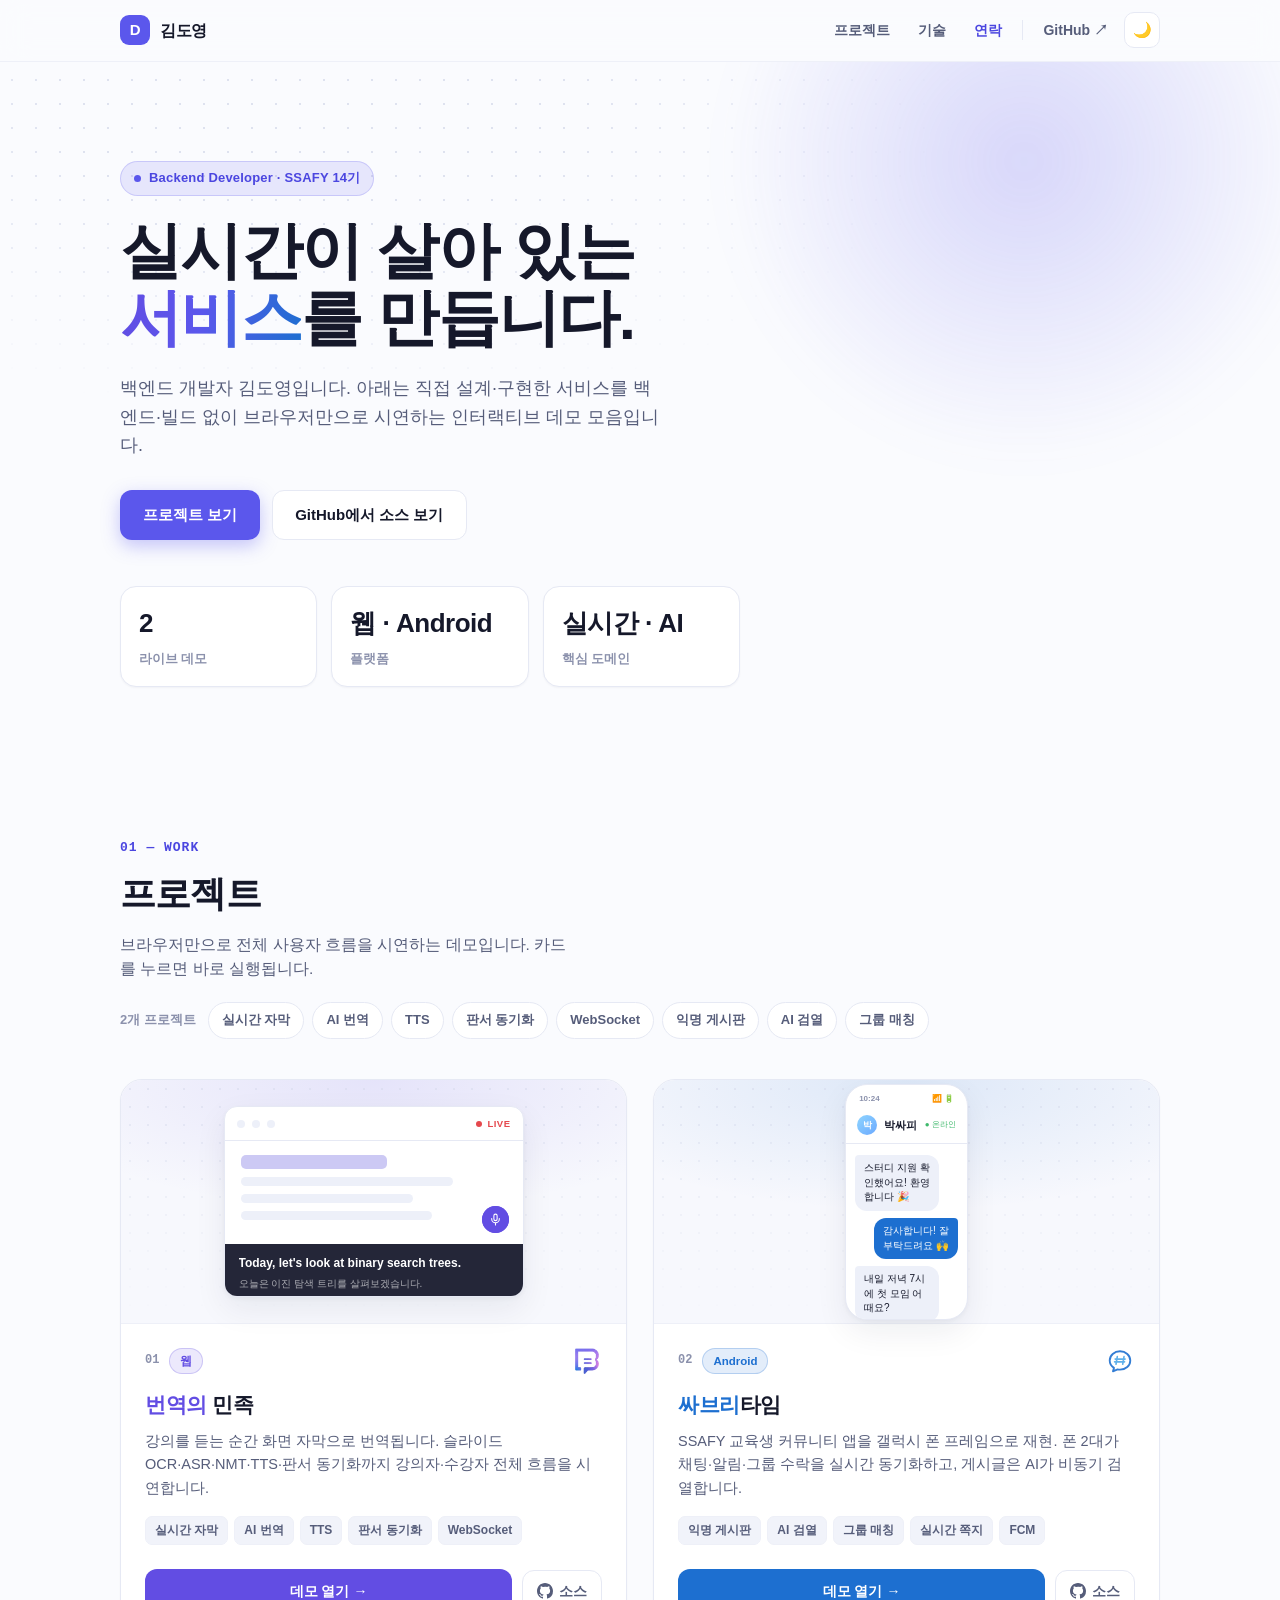
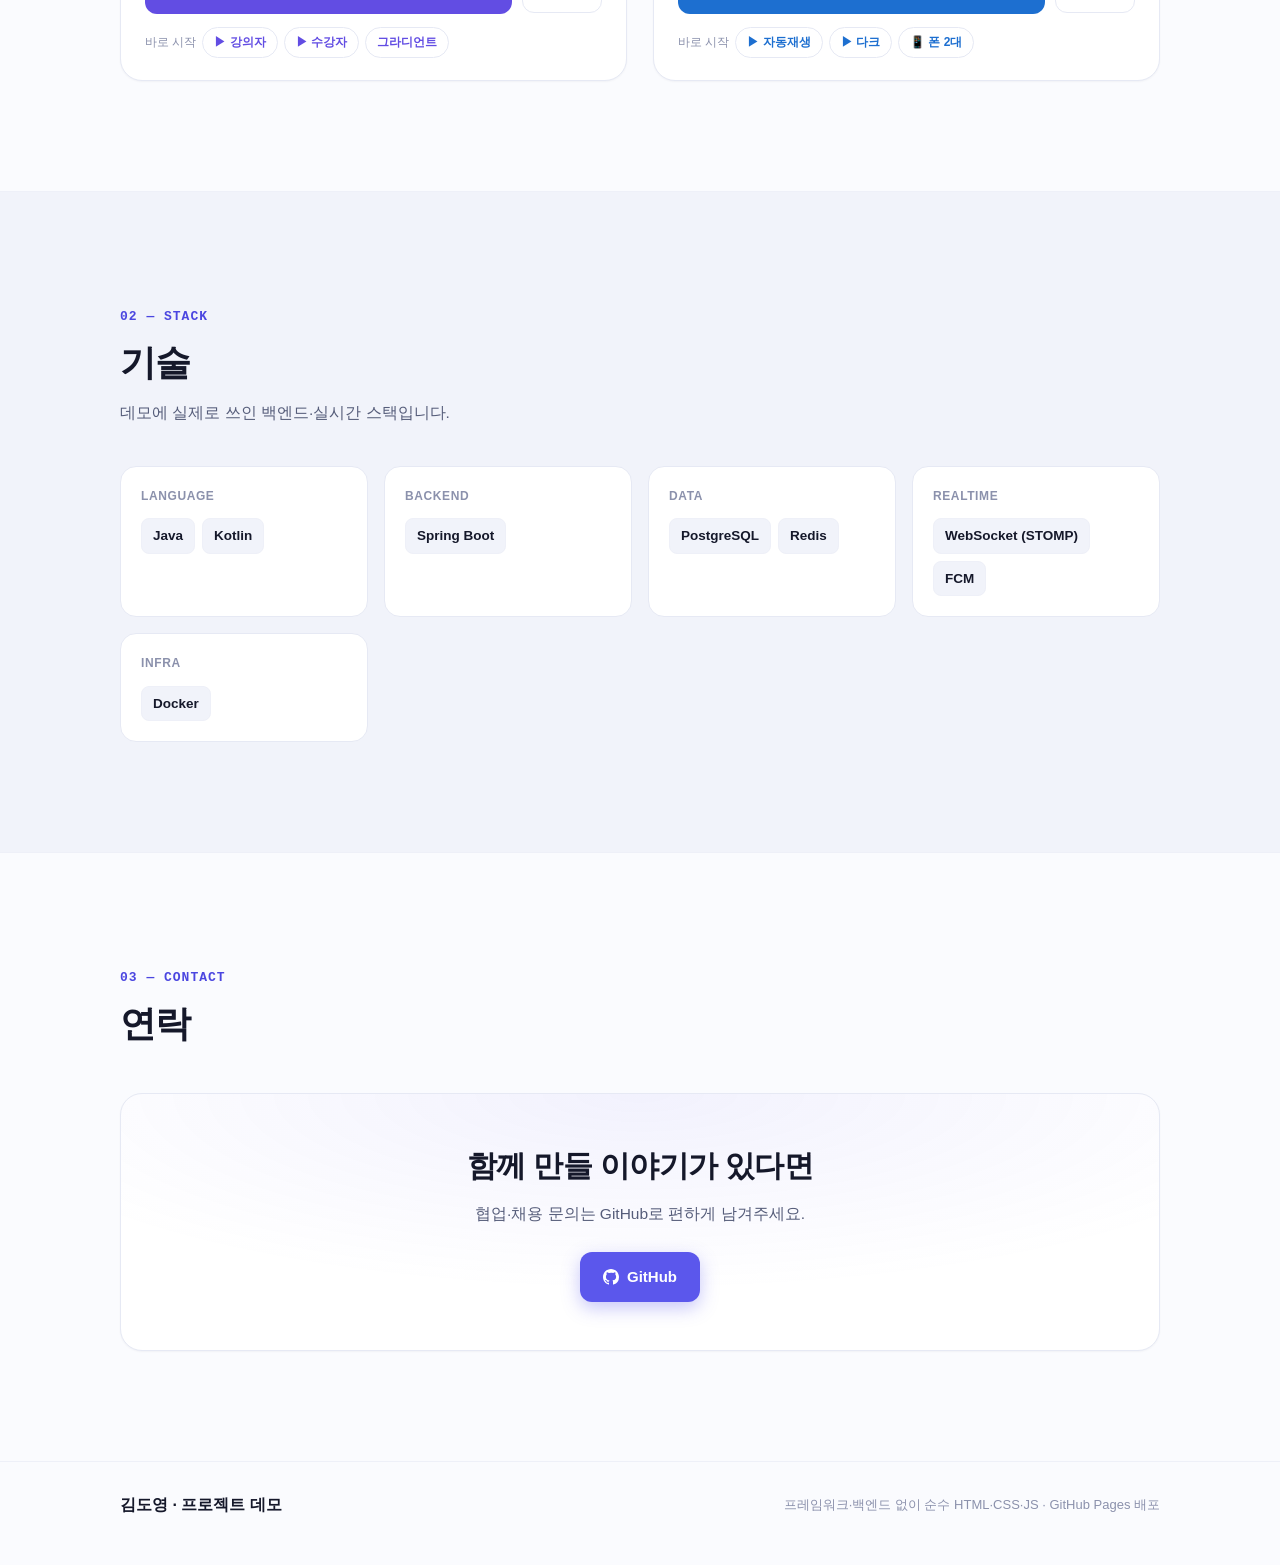
==== commit 73f57417: "Redesign landing as a portfolio (hero · projects · skills · contact) - 다중 섹션 포트폴리오: 히어로(이름·소개·스탯) → " ====
--- a/index.html
+++ b/index.html
@@ -3,193 +3,331 @@
 <head>
   <meta charset="UTF-8" />
   <meta name="viewport" content="width=device-width, initial-scale=1.0" />
-  <title>프로젝트 데모</title>
-  <meta name="description" content="브라우저만으로 동작하는 프로젝트 데모 갤러리 — 번역의 민족 · 싸브리타임" />
-  <link rel="icon" href="data:image/svg+xml,%3Csvg xmlns='http://www.w3.org/2000/svg' viewBox='0 0 64 64'%3E%3Crect x='4' y='4' width='27' height='56' rx='9' fill='%23624de3'/%3E%3Crect x='33' y='4' width='27' height='56' rx='9' fill='%231D6FD0'/%3E%3C/svg%3E" />
+  <title>김도영 · 프로젝트 데모</title>
+  <meta name="description" content="백엔드 개발자 김도영 — 브라우저만으로 동작하는 실시간 서비스 데모 모음" />
+  <link rel="icon" href="data:image/svg+xml,%3Csvg xmlns='http://www.w3.org/2000/svg' viewBox='0 0 64 64'%3E%3Crect width='64' height='64' rx='14' fill='%235b57ec'/%3E%3Ctext x='32' y='44' font-family='Arial' font-size='34' font-weight='bold' fill='white' text-anchor='middle'%3ED%3C/text%3E%3C/svg%3E" />
   <style>
     /* ============================================================
-       토큰
+       디자인 토큰
        ============================================================ */
     :root {
-      --accent: #6495EB;
-      --bg: #F5F7FC;
-      --bg-soft: #EEF1F9;
-      --fg: #232842;
-      --fg-sub: #6b7191;
+      --accent: #5b57ec;
+      --accent-ink: #4b46e0;
+      --bunmin: #624de3;
+      --ssabree: #1D6FD0;
+
+      --bg: #fafbfe;
+      --bg-2: #f1f3fa;
       --surface: #ffffff;
-      --border: #e5e9f4;
-      --chip-bg: #eef2fb;
-      --chip-fg: #515a80;
+      --surface-2: #f7f8fd;
+      --border: #e6e9f4;
+      --border-2: #eef0f8;
+      --ink: #15182a;
+      --ink-2: #565d7a;
+      --ink-3: #8b91ac;
+      --dot: #d3d8ea;
+
       --mock-surface: #ffffff;
       --mock-line: #e6e9f4;
       --mock-skeleton: #edf0f9;
-      --shadow: 0 1px 3px rgba(30,34,70,.05), 0 8px 24px rgba(30,34,70,.06);
-      --shadow-hover: 0 12px 34px rgba(30,34,70,.15);
-      --font: 'Roboto', 'Noto Sans KR', 'Malgun Gothic', 'Apple SD Gothic Neo', sans-serif;
+
+      --shadow-sm: 0 1px 2px rgba(20,24,50,.04);
+      --shadow: 0 2px 4px rgba(20,24,50,.04), 0 12px 32px rgba(20,24,50,.07);
+      --shadow-lg: 0 20px 50px rgba(20,24,50,.16);
+
+      --r-sm: 10px; --r: 16px; --r-lg: 22px;
+      --maxw: 1120px;
+      --nav-h: 62px;
+      --font: 'Pretendard', 'Roboto', 'Noto Sans KR', 'Malgun Gothic', 'Apple SD Gothic Neo', sans-serif;
+      --mono: ui-monospace, 'SF Mono', 'Cascadia Mono', Consolas, monospace;
     }
     html[data-theme="dark"] {
-      --accent: #7DA9F5;
-      --bg: #0f1124;
-      --bg-soft: #161936;
-      --fg: #eceef8;
-      --fg-sub: #9ba2c4;
-      --surface: #1a1d3a;
-      --border: #2b3058;
-      --chip-bg: #242953;
-      --chip-fg: #b6bce0;
-      --mock-surface: #1e2240;
-      --mock-line: #2e3358;
-      --mock-skeleton: #292e52;
-      --shadow: 0 1px 3px rgba(0,0,0,.3), 0 10px 28px rgba(0,0,0,.35);
-      --shadow-hover: 0 14px 36px rgba(0,0,0,.5);
+      --accent: #8b8cf7;
+      --accent-ink: #a0a1fb;
+      --bg: #0b0d17;
+      --bg-2: #0f1220;
+      --surface: #141826;
+      --surface-2: #191d2e;
+      --border: #262b3d;
+      --border-2: #202537;
+      --ink: #edeff6;
+      --ink-2: #a6adc6;
+      --ink-3: #6f7693;
+      --dot: #232a40;
+
+      --mock-surface: #1c2131;
+      --mock-line: #2b3145;
+      --mock-skeleton: #262c3e;
+
+      --shadow-sm: 0 1px 2px rgba(0,0,0,.3);
+      --shadow: 0 2px 4px rgba(0,0,0,.3), 0 14px 34px rgba(0,0,0,.4);
+      --shadow-lg: 0 24px 56px rgba(0,0,0,.55);
     }
 
     * { margin: 0; padding: 0; box-sizing: border-box; }
+    html { scroll-behavior: smooth; overflow-x: hidden; }
     body {
       font-family: var(--font);
       background: var(--bg);
-      color: var(--fg);
-      min-height: 100vh;
-      display: flex;
-      flex-direction: column;
+      color: var(--ink);
+      line-height: 1.6;
+      -webkit-font-smoothing: antialiased;
+      overflow-x: hidden;
       transition: background .3s, color .3s;
     }
+    img, svg { max-width: 100%; }
     a { color: inherit; text-decoration: none; }
-
-    /* ============================================================
-       헤더 + 컨트롤
-       ============================================================ */
-    .wrap { width: 100%; max-width: 1120px; margin: 0 auto; padding: 0 24px; }
-
-    .hub-header { padding-top: 56px; }
-    .hub-head-top { display: flex; align-items: flex-start; justify-content: space-between; gap: 16px; }
-    .hub-header h1 { font-size: clamp(26px, 4vw, 34px); font-weight: 800; letter-spacing: -0.6px; }
-    .hub-header h1 .dot { color: var(--accent); }
-    .hub-sub { margin-top: 10px; font-size: 15px; line-height: 1.6; color: var(--fg-sub); max-width: 60ch; }
-
+    ::selection { background: color-mix(in srgb, var(--accent) 26%, transparent); }
+
+    .wrap { width: 100%; max-width: var(--maxw); margin: 0 auto; padding: 0 clamp(20px, 5vw, 40px); }
+    section[id] { scroll-margin-top: calc(var(--nav-h) + 16px); }
+
+    /* ============================================================
+       상단 네비게이션
+       ============================================================ */
+    .nav {
+      position: sticky; top: 0; z-index: 50; height: var(--nav-h);
+      display: flex; align-items: center;
+      background: color-mix(in srgb, var(--bg) 78%, transparent);
+      backdrop-filter: saturate(160%) blur(14px);
+      -webkit-backdrop-filter: saturate(160%) blur(14px);
+      border-bottom: 1px solid var(--border-2);
+    }
+    .nav .wrap { display: flex; align-items: center; justify-content: space-between; gap: 16px; }
+    .brand { display: inline-flex; align-items: center; gap: 10px; font-weight: 800; letter-spacing: -.3px; }
+    .brand .mono-badge {
+      width: 30px; height: 30px; border-radius: 9px; flex: none;
+      background: var(--accent); color: #fff; font-weight: 800; font-size: 15px;
+      display: flex; align-items: center; justify-content: center;
+    }
+    .nav-links { display: flex; align-items: center; gap: 4px; }
+    .nav-links a {
+      font-size: 14px; font-weight: 600; color: var(--ink-2);
+      padding: 8px 12px; border-radius: 999px; transition: color .15s, background .15s;
+    }
+    .nav-links a:hover { color: var(--ink); background: var(--bg-2); }
+    .nav-links a.active { color: var(--accent-ink); }
+    .nav-links a.ext { display: inline-flex; align-items: center; gap: 5px; }
+    .nav-links .sep { width: 1px; height: 20px; background: var(--border); margin: 0 4px; }
     .theme-toggle {
-      flex: none; width: 40px; height: 40px; border-radius: 12px;
-      border: 1px solid var(--border); background: var(--surface); color: var(--fg);
-      font-size: 17px; cursor: pointer; box-shadow: var(--shadow);
-      transition: border-color .2s, transform .15s;
+      width: 36px; height: 36px; flex: none; border-radius: 10px; cursor: pointer;
+      border: 1px solid var(--border); background: var(--surface); color: var(--ink);
+      font-size: 15px; transition: border-color .2s, transform .15s;
     }
     .theme-toggle:hover { border-color: var(--accent); transform: translateY(-1px); }
-
-    .hub-controls {
-      margin-top: 26px; display: flex; flex-wrap: wrap; align-items: center; gap: 10px 14px;
-    }
-    .search-wrap { position: relative; flex: 1 1 260px; max-width: 340px; }
-    .search-wrap svg { position: absolute; left: 13px; top: 50%; transform: translateY(-50%); width: 16px; height: 16px; color: var(--fg-sub); pointer-events: none; }
-    #search {
-      width: 100%; font: inherit; font-size: 14px; color: var(--fg);
+    @media (max-width: 640px) { .nav-links a:not(.ext):not(.icon-only) { display: none; } }
+
+    /* ============================================================
+       히어로
+       ============================================================ */
+    .hero { position: relative; overflow: hidden; padding: clamp(56px, 11vh, 120px) 0 clamp(20px, 4vh, 44px); }
+    .hero::before {
+      content: ''; position: absolute; inset: -10% 0 0; z-index: 0;
+      background-image: radial-gradient(var(--dot) 1px, transparent 1.4px);
+      background-size: 24px 24px;
+      -webkit-mask-image: radial-gradient(ellipse 70% 60% at 25% 15%, #000 30%, transparent 72%);
+      mask-image: radial-gradient(ellipse 70% 60% at 25% 15%, #000 30%, transparent 72%);
+      opacity: .7; pointer-events: none;
+    }
+    .hero::after {
+      content: ''; position: absolute; top: -30%; right: -10%; width: 60%; height: 90%; z-index: 0;
+      background: radial-gradient(circle, color-mix(in srgb, var(--accent) 22%, transparent), transparent 62%);
+      filter: blur(20px); pointer-events: none;
+    }
+    .hero .wrap { position: relative; z-index: 1; }
+    .eyebrow {
+      display: inline-flex; align-items: center; gap: 8px;
+      font-size: 13px; font-weight: 700; letter-spacing: .2px; color: var(--accent-ink);
+      background: color-mix(in srgb, var(--accent) 12%, transparent);
+      border: 1px solid color-mix(in srgb, var(--accent) 22%, transparent);
+      padding: 6px 13px; border-radius: 999px; margin-bottom: 22px;
+    }
+    .eyebrow .pulse { width: 7px; height: 7px; border-radius: 50%; background: var(--accent); box-shadow: 0 0 0 0 color-mix(in srgb, var(--accent) 60%, transparent); animation: pulse 2.4s infinite; }
+    .hero h1 {
+      font-size: clamp(34px, 6.4vw, 62px); line-height: 1.08; letter-spacing: -1.6px; font-weight: 850;
+      max-width: 16ch;
+    }
+    .hero h1 .grad {
+      background: linear-gradient(100deg, var(--bunmin), var(--accent) 45%, var(--ssabree));
+      -webkit-background-clip: text; background-clip: text; color: transparent;
+    }
+    .hero .lead {
+      margin-top: 22px; max-width: 54ch; font-size: clamp(15px, 1.7vw, 18px); color: var(--ink-2);
+    }
+    .hero-cta { margin-top: 30px; display: flex; flex-wrap: wrap; gap: 12px; }
+    .hero-stats {
+      margin-top: 46px; list-style: none; display: grid; gap: 14px;
+      grid-template-columns: repeat(3, minmax(0, 1fr)); max-width: 620px;
+    }
+    .hero-stats li {
+      background: var(--surface); border: 1px solid var(--border); border-radius: var(--r);
+      padding: 16px 18px; box-shadow: var(--shadow-sm);
+    }
+    .hero-stats b { display: block; font-size: clamp(20px, 2.6vw, 26px); letter-spacing: -.5px; }
+    .hero-stats span { font-size: 12.5px; color: var(--ink-3); font-weight: 600; }
+    @media (max-width: 560px) { .hero-stats { grid-template-columns: 1fr; } }
+
+    /* 버튼 */
+    .btn {
+      display: inline-flex; align-items: center; justify-content: center; gap: 8px;
+      font-size: 15px; font-weight: 700; padding: 12px 22px; border-radius: 12px;
+      border: 1px solid transparent; cursor: pointer; transition: transform .15s, box-shadow .2s, background .2s, border-color .2s;
+    }
+    .btn.sm { font-size: 14px; padding: 10px 16px; }
+    .btn.primary { background: var(--accent); color: #fff; box-shadow: 0 6px 18px color-mix(in srgb, var(--accent) 34%, transparent); }
+    .btn.primary:hover { transform: translateY(-2px); box-shadow: 0 10px 24px color-mix(in srgb, var(--accent) 42%, transparent); }
+    .btn.ghost { background: var(--surface); color: var(--ink); border-color: var(--border); }
+    .btn.ghost:hover { border-color: var(--accent); transform: translateY(-2px); }
+    .btn svg { width: 16px; height: 16px; }
+
+    /* ============================================================
+       섹션 공통
+       ============================================================ */
+    .section { padding: clamp(60px, 9vw, 110px) 0; }
+    .section.alt { background: var(--bg-2); border-top: 1px solid var(--border-2); border-bottom: 1px solid var(--border-2); }
+    .section-head { margin-bottom: 40px; }
+    .sec-num { font-family: var(--mono); font-size: 13px; font-weight: 700; color: var(--accent-ink); letter-spacing: 1px; }
+    .section-head h2 { font-size: clamp(25px, 3.6vw, 36px); letter-spacing: -.8px; font-weight: 820; margin-top: 6px; }
+    .section-head .sub { margin-top: 10px; color: var(--ink-2); font-size: 15.5px; max-width: 52ch; }
+    .section-head.row { display: flex; align-items: flex-end; justify-content: space-between; gap: 20px; flex-wrap: wrap; }
+
+    /* 필터 */
+    .filter { display: flex; align-items: center; flex-wrap: wrap; gap: 8px; }
+    .filter .count { font-size: 13px; color: var(--ink-3); font-weight: 600; margin-right: 4px; }
+    .chip {
+      font: inherit; font-size: 13px; font-weight: 650; color: var(--ink-2);
       background: var(--surface); border: 1px solid var(--border); border-radius: 999px;
-      padding: 10px 16px 10px 36px; outline: none; transition: border-color .2s;
-    }
-    #search:focus { border-color: var(--accent); }
-    #search::placeholder { color: var(--fg-sub); }
-
-    .tag-filters { display: flex; flex-wrap: wrap; gap: 7px; }
-    .tag-chip {
-      font: inherit; font-size: 12.5px; font-weight: 600; color: var(--chip-fg);
-      background: var(--chip-bg); border: 1px solid transparent; border-radius: 999px;
-      padding: 6px 12px; cursor: pointer; transition: all .15s;
-    }
-    .tag-chip:hover { border-color: var(--accent); }
-    .tag-chip.active { background: var(--accent); color: #fff; }
-
-    .count { margin-left: auto; font-size: 12.5px; color: var(--fg-sub); white-space: nowrap; }
-
-    /* ============================================================
-       그리드 + 카드
-       ============================================================ */
-    .grid {
-      flex: 1; padding: 26px 0 20px;
-      display: grid; grid-template-columns: repeat(auto-fill, minmax(340px, 1fr)); gap: 22px;
-      align-content: start;
-    }
-    @media (max-width: 720px) {
-      .grid { grid-template-columns: 1fr; }
-      .count { margin-left: 0; flex-basis: 100%; }
-    }
+      padding: 7px 13px; cursor: pointer; transition: all .15s;
+    }
+    .chip:hover { border-color: var(--accent); color: var(--ink); }
+    .chip.active { background: var(--accent); border-color: var(--accent); color: #fff; }
+
+    /* ============================================================
+       프로젝트 그리드
+       ============================================================ */
+    .grid { display: grid; grid-template-columns: repeat(auto-fit, minmax(360px, 1fr)); gap: 26px; }
+    @media (max-width: 780px) { .grid { grid-template-columns: 1fr; } }
 
     .card {
-      position: relative; display: flex; flex-direction: column; gap: 15px;
-      background: var(--surface); border: 1px solid var(--border);
-      border-radius: 20px; padding: 24px; cursor: pointer;
-      border-top: 4px solid var(--point);
-      box-shadow: var(--shadow);
-      opacity: 0; transform: translateY(20px);
-      transition: opacity .55s cubic-bezier(.2,.7,.2,1), transform .55s cubic-bezier(.2,.7,.2,1),
-                  box-shadow .2s, border-color .3s, background .3s;
+      position: relative; display: flex; flex-direction: column;
+      background: var(--surface); border: 1px solid var(--border); border-radius: var(--r-lg);
+      overflow: hidden; box-shadow: var(--shadow-sm); cursor: pointer;
+      opacity: 0; transform: translateY(22px);
+      transition: opacity .6s cubic-bezier(.2,.7,.2,1), transform .6s cubic-bezier(.2,.7,.2,1), box-shadow .25s, border-color .25s;
     }
     .card.in { opacity: 1; transform: none; }
-    .card:hover { box-shadow: var(--shadow-hover); transform: translateY(-4px); }
+    .card:hover { box-shadow: var(--shadow-lg); transform: translateY(-5px); border-color: color-mix(in srgb, var(--point) 40%, var(--border)); }
     .card.hidden { display: none; }
 
-    .card-head { display: flex; align-items: center; gap: 13px; }
-    .card-logo {
-      flex: none; width: 48px; height: 48px; border-radius: 13px;
-      background: var(--chip-bg); display: flex; align-items: center; justify-content: center; overflow: hidden;
-    }
-    .card-logo img { width: 36px; height: 36px; object-fit: contain; }
-    .card-logo svg { width: 30px; height: 30px; }
-    .card-logo .logo-emoji { font-size: 26px; }
-    .card-title h2 { font-size: 19px; font-weight: 800; letter-spacing: -0.3px; }
-    .card-title h2 em { font-style: normal; color: var(--point); }
-    .card-type { margin-top: 3px; font-size: 12px; font-weight: 600; color: var(--fg-sub); }
-
-    .mock-zone { min-height: 252px; display: flex; align-items: center; justify-content: center; padding: 4px 0; }
-    .card:hover .mock-zone > * { transform: translateY(-3px); }
-    .mock-zone > * { transition: transform .4s cubic-bezier(.2,.7,.2,1); }
-
-    .tagline { font-size: 14px; line-height: 1.6; color: var(--fg-sub); }
-    .tags { display: flex; flex-wrap: wrap; gap: 6px; }
-    .tags span { font-size: 12px; font-weight: 500; color: var(--chip-fg); background: var(--chip-bg); border-radius: 999px; padding: 4px 10px; }
-
-    .card-actions { margin-top: auto; display: flex; flex-direction: column; gap: 11px; padding-top: 4px; }
-    .cta {
-      display: inline-flex; align-items: center; justify-content: center; gap: 7px;
-      background: var(--point); color: #fff; font-size: 14.5px; font-weight: 700;
-      padding: 12px 0; border-radius: 12px; transition: filter .15s;
-    }
-    .cta:hover { filter: brightness(1.08); }
-    .cta .arrow { transition: transform .2s; }
-    .card:hover .cta .arrow { transform: translateX(3px); }
-    .quick { display: flex; flex-wrap: wrap; align-items: center; gap: 6px; }
-    .quick .qlabel { font-size: 11.5px; color: var(--fg-sub); }
+    /* 프리뷰 존 (기기 위 스크린샷 느낌) */
+    .preview {
+      position: relative; height: 244px; display: flex; align-items: center; justify-content: center;
+      padding: 22px; border-bottom: 1px solid var(--border-2);
+      background:
+        radial-gradient(120% 90% at 50% 0%, color-mix(in srgb, var(--point) 12%, transparent), transparent 60%),
+        var(--surface-2);
+    }
+    .preview::before {
+      content: ''; position: absolute; inset: 0;
+      background-image: radial-gradient(var(--dot) 1px, transparent 1.2px); background-size: 18px 18px; opacity: .5;
+      -webkit-mask-image: linear-gradient(#000, transparent); mask-image: linear-gradient(#000, transparent);
+    }
+    .preview > * { position: relative; transition: transform .45s cubic-bezier(.2,.7,.2,1); }
+    .card:hover .preview > * { transform: translateY(-4px) scale(1.02); }
+
+    .card-body { padding: 22px 24px 6px; flex: 1; display: flex; flex-direction: column; }
+    .card-top { display: flex; align-items: center; gap: 10px; margin-bottom: 12px; }
+    .card-idx { font-family: var(--mono); font-size: 12px; font-weight: 700; color: var(--ink-3); }
+    .badge {
+      font-size: 11.5px; font-weight: 750; color: var(--point);
+      background: color-mix(in srgb, var(--point) 12%, transparent);
+      border: 1px solid color-mix(in srgb, var(--point) 24%, transparent);
+      padding: 3px 10px; border-radius: 999px;
+    }
+    .card-logo { margin-left: auto; width: 30px; height: 30px; display: flex; align-items: center; justify-content: center; opacity: .9; }
+    .card-logo img { width: 26px; height: 26px; object-fit: contain; }
+    .card-logo svg { width: 26px; height: 26px; }
+    .card h3 { font-size: 21px; font-weight: 820; letter-spacing: -.4px; }
+    .card h3 em { font-style: normal; color: var(--point); }
+    .card .desc { margin-top: 8px; font-size: 14.5px; line-height: 1.62; color: var(--ink-2); }
+    .tech { list-style: none; display: flex; flex-wrap: wrap; gap: 6px; margin-top: 16px; }
+    .tech li {
+      font-size: 12px; font-weight: 600; color: var(--ink-2);
+      background: var(--bg-2); border: 1px solid var(--border-2); border-radius: 7px; padding: 4px 9px;
+    }
+    .card-foot { padding: 18px 24px 22px; display: flex; flex-direction: column; gap: 13px; }
+    .foot-row { display: flex; align-items: center; gap: 10px; }
+    .foot-row .btn { flex: 1; }
+    .icon-link {
+      display: inline-flex; align-items: center; gap: 6px; font-size: 13.5px; font-weight: 650; color: var(--ink-2);
+      border: 1px solid var(--border); border-radius: 12px; padding: 10px 14px; transition: all .15s;
+    }
+    .icon-link:hover { border-color: var(--accent); color: var(--ink); }
+    .icon-link svg { width: 16px; height: 16px; }
+    .quick { display: flex; flex-wrap: wrap; gap: 6px; }
+    .quick .qlabel { font-size: 12px; color: var(--ink-3); align-self: center; }
     .qlink {
-      font-size: 12px; font-weight: 600; color: var(--point);
+      font-size: 12px; font-weight: 650; color: var(--point);
       border: 1px solid var(--border); border-radius: 999px; padding: 5px 11px; transition: all .15s;
     }
-    .qlink:hover { border-color: var(--point); background: var(--chip-bg); }
-
-    .empty { text-align: center; color: var(--fg-sub); font-size: 14px; padding: 60px 0; }
-    .empty.hidden { display: none; }
-
-    footer { padding: 22px 0 42px; font-size: 12.5px; line-height: 1.8; color: var(--fg-sub); }
-    footer code { font-family: ui-monospace, Consolas, monospace; font-size: .92em; }
-
-    /* ============================================================
-       미니 프리뷰 — 번역의 민족 (강의 화면 + 이중 자막)
+    .qlink:hover { border-color: var(--point); background: color-mix(in srgb, var(--point) 8%, transparent); }
+    .empty-msg { text-align: center; color: var(--ink-3); padding: 50px 0; }
+    .empty-msg.hidden { display: none; }
+
+    /* ============================================================
+       기술
+       ============================================================ */
+    .skills-grid { display: grid; grid-template-columns: repeat(auto-fit, minmax(200px, 1fr)); gap: 16px; }
+    .skill-group {
+      background: var(--surface); border: 1px solid var(--border); border-radius: var(--r); padding: 20px;
+    }
+    .skill-group h4 {
+      font-size: 12px; font-weight: 750; letter-spacing: .6px; text-transform: uppercase; color: var(--ink-3); margin-bottom: 12px;
+    }
+    .skill-group ul { list-style: none; display: flex; flex-wrap: wrap; gap: 7px; }
+    .skill-group li {
+      font-size: 13.5px; font-weight: 650; color: var(--ink);
+      background: var(--bg-2); border: 1px solid var(--border-2); border-radius: 8px; padding: 6px 11px;
+    }
+
+    /* ============================================================
+       연락
+       ============================================================ */
+    .contact-card {
+      background: var(--surface); border: 1px solid var(--border); border-radius: var(--r-lg);
+      padding: clamp(28px, 5vw, 48px); text-align: center; box-shadow: var(--shadow-sm);
+      background-image: radial-gradient(120% 140% at 50% 0%, color-mix(in srgb, var(--accent) 8%, transparent), transparent 55%);
+    }
+    .contact-card h3 { font-size: clamp(22px, 3vw, 30px); letter-spacing: -.6px; font-weight: 820; }
+    .contact-card p { margin-top: 12px; color: var(--ink-2); font-size: 15.5px; }
+    .contact-actions { margin-top: 26px; display: flex; flex-wrap: wrap; gap: 12px; justify-content: center; }
+
+    /* ============================================================
+       푸터
+       ============================================================ */
+    footer { border-top: 1px solid var(--border-2); padding: 30px 0 48px; }
+    footer .wrap { display: flex; align-items: center; justify-content: space-between; flex-wrap: wrap; gap: 12px; }
+    footer .f-brand { font-weight: 700; }
+    footer .f-note { font-size: 13px; color: var(--ink-3); }
+
+    /* ============================================================
+       미니 프리뷰 — 번역의 민족
        ============================================================ */
     .screen-mock {
       width: 300px; max-width: 100%; aspect-ratio: 16 / 10.2;
       background: var(--mock-surface); border: 1px solid var(--mock-line); border-radius: 13px;
-      box-shadow: 0 14px 34px rgba(30,34,70,.14); display: flex; flex-direction: column; overflow: hidden;
+      box-shadow: var(--shadow); display: flex; flex-direction: column; overflow: hidden;
     }
     .screen-top { display: flex; align-items: center; gap: 7px; padding: 9px 12px; border-bottom: 1px solid var(--mock-line); }
     .screen-top .wd { width: 8px; height: 8px; border-radius: 50%; background: var(--mock-skeleton); }
-    .screen-top .live {
-      margin-left: auto; display: inline-flex; align-items: center; gap: 5px;
-      font-size: 9.5px; font-weight: 800; letter-spacing: .5px; color: #e5484d;
-    }
+    .screen-top .live { margin-left: auto; display: inline-flex; align-items: center; gap: 5px; font-size: 9.5px; font-weight: 800; letter-spacing: .5px; color: #e5484d; }
     .screen-top .live::before { content:''; width: 6px; height: 6px; border-radius: 50%; background: #e5484d; animation: blink 1.6s ease-in-out infinite; }
     .slide { flex: 1; position: relative; padding: 14px 16px; display: flex; flex-direction: column; gap: 8px; }
     .sk { height: 9px; border-radius: 5px; background: var(--mock-skeleton); }
-    .sk.title { height: 14px; width: 55%; background: color-mix(in srgb, #624de3 22%, var(--mock-skeleton)); }
+    .sk.title { height: 14px; width: 55%; background: color-mix(in srgb, var(--bunmin) 24%, var(--mock-skeleton)); }
     .sk.w80 { width: 80%; } .sk.w65 { width: 65%; } .sk.w72 { width: 72%; }
-    .mic { position: absolute; right: 14px; bottom: 11px; width: 27px; height: 27px; border-radius: 50%; background: #624de3; display: flex; align-items: center; justify-content: center; }
-    .mic::after { content:''; position: absolute; inset: 0; border-radius: 50%; border: 2px solid #624de3; animation: ping 2s cubic-bezier(0,0,.2,1) infinite; }
+    .mic { position: absolute; right: 14px; bottom: 11px; width: 27px; height: 27px; border-radius: 50%; background: var(--bunmin); display: flex; align-items: center; justify-content: center; }
+    .mic::after { content:''; position: absolute; inset: 0; border-radius: 50%; border: 2px solid var(--bunmin); animation: ping 2s cubic-bezier(0,0,.2,1) infinite; }
     .mic svg { width: 13px; height: 13px; }
     .subtitle { position: relative; min-height: 52px; background: rgba(18,20,40,.92); padding: 10px 14px; }
     .sub-pair { position: absolute; inset: 10px 14px auto; animation: subswap 9s ease-in-out infinite; }
@@ -197,152 +335,193 @@
     .sub-en { color: #fff; font-size: 12px; font-weight: 700; white-space: nowrap; overflow: hidden; text-overflow: ellipsis; }
     .sub-ko { color: rgba(255,255,255,.62); font-size: 10px; margin-top: 3px; white-space: nowrap; overflow: hidden; text-overflow: ellipsis; }
 
-    /* ============================================================
-       미니 프리뷰 — 싸브리타임 (폰 프레임 + 실시간 채팅)
-       ============================================================ */
-    .phone-mock {
-      position: relative; height: 244px; aspect-ratio: 0.52;
-      background: var(--mock-surface); border: 1px solid var(--mock-line); border-radius: 22px;
-      box-shadow: 0 14px 34px rgba(20,40,80,.18); display: flex; flex-direction: column; overflow: hidden;
-    }
-    .headsup {
-      position: absolute; top: 7px; left: 8px; right: 8px; z-index: 2;
-      background: var(--mock-surface); border: 1px solid var(--mock-line); border-radius: 11px;
-      box-shadow: 0 6px 16px rgba(20,40,80,.22); padding: 7px 9px;
-      display: flex; align-items: center; gap: 7px; font-size: 9px; font-weight: 600;
-      transform: translateY(-150%); animation: headsup 9s ease-in-out infinite 2s;
-    }
-    .headsup .hu-icon { flex: none; width: 18px; height: 18px; border-radius: 6px; background: #1D6FD0; color: #fff; display: flex; align-items: center; justify-content: center; font-size: 10px; }
-    .headsup .hu-sub { color: var(--fg-sub); font-weight: 400; margin-top: 1px; }
-    .ph-status { display: flex; justify-content: space-between; padding: 8px 13px 3px; font-size: 8px; font-weight: 600; color: var(--fg-sub); }
+    /* 미니 프리뷰 — 싸브리타임 */
+    .phone-mock { position: relative; height: 236px; aspect-ratio: 0.52; background: var(--mock-surface); border: 1px solid var(--mock-line); border-radius: 22px; box-shadow: var(--shadow); display: flex; flex-direction: column; overflow: hidden; }
+    .headsup { position: absolute; top: 7px; left: 8px; right: 8px; z-index: 2; background: var(--mock-surface); border: 1px solid var(--mock-line); border-radius: 11px; box-shadow: 0 6px 16px rgba(20,40,80,.22); padding: 7px 9px; display: flex; align-items: center; gap: 7px; font-size: 9px; font-weight: 600; transform: translateY(-150%); animation: headsup 9s ease-in-out infinite 2s; }
+    .headsup .hu-icon { flex: none; width: 18px; height: 18px; border-radius: 6px; background: var(--ssabree); color: #fff; display: flex; align-items: center; justify-content: center; font-size: 10px; }
+    .headsup .hu-sub { color: var(--ink-3); font-weight: 400; margin-top: 1px; }
+    .ph-status { display: flex; justify-content: space-between; padding: 8px 13px 3px; font-size: 8px; font-weight: 600; color: var(--ink-3); }
     .ph-header { display: flex; align-items: center; gap: 7px; padding: 7px 11px 8px; border-bottom: 1px solid var(--mock-line); font-size: 11px; font-weight: 700; white-space: nowrap; }
     .ph-header .avatar { flex: none; width: 20px; height: 20px; border-radius: 50%; background: linear-gradient(135deg,#8FD5FF,#6BA9FF); color: #fff; font-size: 9px; display: flex; align-items: center; justify-content: center; }
     .ph-header .online { margin-left: auto; color: #3fb96c; font-size: 8px; font-weight: 500; }
     .ph-chat { flex: 1; padding: 11px 9px; display: flex; flex-direction: column; gap: 7px; }
     .bubble { max-width: 82%; font-size: 10px; line-height: 1.45; padding: 6px 9px; border-radius: 12px; opacity: 0; animation: pop .45s cubic-bezier(.2,.7,.2,1) forwards; }
     .bubble.other { align-self: flex-start; background: var(--mock-skeleton); border-top-left-radius: 4px; }
-    .bubble.mine { align-self: flex-end; background: #1D6FD0; color: #fff; border-top-right-radius: 4px; }
-    .bubble:nth-child(1) { animation-delay: .7s; }
-    .bubble:nth-child(2) { animation-delay: 1.15s; }
-    .bubble:nth-child(3) { animation-delay: 1.6s; }
+    .bubble.mine { align-self: flex-end; background: var(--ssabree); color: #fff; border-top-right-radius: 4px; }
+    .bubble:nth-child(1) { animation-delay: .7s; } .bubble:nth-child(2) { animation-delay: 1.15s; } .bubble:nth-child(3) { animation-delay: 1.6s; }
     .typing { align-self: flex-start; display: flex; gap: 4px; padding: 8px 10px; border-radius: 12px; border-top-left-radius: 4px; background: var(--mock-skeleton); opacity: 0; animation: pop .45s 2.1s forwards; }
-    .typing i { width: 5px; height: 5px; border-radius: 50%; background: var(--fg-sub); animation: dot 1.2s infinite; }
-    .typing i:nth-child(2) { animation-delay: .15s; }
-    .typing i:nth-child(3) { animation-delay: .3s; }
-    .ph-input { margin: 0 9px 11px; height: 28px; border-radius: 999px; background: var(--mock-skeleton); display: flex; align-items: center; padding: 0 5px 0 11px; font-size: 9.5px; color: var(--fg-sub); }
-    .ph-input .send { margin-left: auto; width: 20px; height: 20px; border-radius: 50%; background: #1D6FD0; color: #fff; font-size: 10px; display: flex; align-items: center; justify-content: center; }
-
-    /* ============================================================
-       미니 프리뷰 — 기본 (커스텀 목업이 없는 프로젝트)
-       ============================================================ */
-    .mock-default {
-      width: 300px; max-width: 100%; height: 200px; border-radius: 13px;
-      border: 1px solid var(--mock-line);
-      background: linear-gradient(150deg, color-mix(in srgb, var(--point) 14%, var(--mock-surface)), var(--mock-surface));
-      display: flex; align-items: center; justify-content: center; gap: 12px; flex-direction: column;
-    }
-    .mock-default .glyph { font-size: 52px; line-height: 1; }
-    .mock-default .cap { font-size: 12px; font-weight: 600; color: var(--fg-sub); }
-
-    /* ============================================================
-       keyframes
-       ============================================================ */
+    .typing i { width: 5px; height: 5px; border-radius: 50%; background: var(--ink-3); animation: dot 1.2s infinite; }
+    .typing i:nth-child(2) { animation-delay: .15s; } .typing i:nth-child(3) { animation-delay: .3s; }
+    .ph-input { margin: 0 9px 11px; height: 28px; border-radius: 999px; background: var(--mock-skeleton); display: flex; align-items: center; padding: 0 5px 0 11px; font-size: 9.5px; color: var(--ink-3); }
+    .ph-input .send { margin-left: auto; width: 20px; height: 20px; border-radius: 50%; background: var(--ssabree); color: #fff; font-size: 10px; display: flex; align-items: center; justify-content: center; }
+
+    /* 미니 프리뷰 — 기본 */
+    .mock-default { width: 280px; max-width: 100%; height: 190px; border-radius: 13px; border: 1px solid var(--mock-line); background: var(--mock-surface); display: flex; flex-direction: column; align-items: center; justify-content: center; gap: 10px; box-shadow: var(--shadow); }
+    .mock-default .glyph { font-size: 48px; line-height: 1; }
+    .mock-default .cap { font-size: 12px; font-weight: 650; color: var(--ink-3); }
+
+    /* keyframes */
     @keyframes blink { 50% { opacity: .25; } }
     @keyframes ping { 75%, 100% { transform: scale(1.7); opacity: 0; } }
+    @keyframes pulse { 70%, 100% { box-shadow: 0 0 0 8px transparent; } }
     @keyframes subswap { 0%,42% { opacity: 1; transform: none; } 50%,92% { opacity: 0; transform: translateY(-4px); } 100% { opacity: 1; } }
     @keyframes headsup { 0%,4% { transform: translateY(-150%); } 9%,32% { transform: translateY(0); } 38%,100% { transform: translateY(-150%); } }
     @keyframes pop { from { opacity: 0; transform: translateY(7px) scale(.94); } to { opacity: 1; transform: none; } }
     @keyframes dot { 0%,60%,100% { opacity: .25; } 30% { opacity: 1; } }
-
     @media (prefers-reduced-motion: reduce) {
+      html { scroll-behavior: auto; }
       *, *::before, *::after { animation-duration: .001s !important; animation-iteration-count: 1 !important; }
       .card { transition: none; opacity: 1; transform: none; }
     }
   </style>
 </head>
 <body>
-  <header class="hub-header wrap">
-    <div class="hub-head-top">
-      <div>
-        <h1>프로젝트 데모<span class="dot">.</span></h1>
-        <p class="hub-sub">브라우저만으로 동작하는 정적 데모 갤러리입니다. 카드를 눌러 데모로 이동하세요.</p>
+
+  <!-- ============ 네비게이션 ============ -->
+  <nav class="nav">
+    <div class="wrap">
+      <a class="brand" href="#top"><span class="mono-badge">D</span><span id="brand-name">김도영</span></a>
+      <div class="nav-links">
+        <a href="#projects">프로젝트</a>
+        <a href="#skills">기술</a>
+        <a href="#contact">연락</a>
+        <span class="sep"></span>
+        <a class="ext" id="nav-github" href="#" target="_blank" rel="noopener">GitHub ↗</a>
+        <button id="theme-toggle" class="theme-toggle icon-only" type="button" aria-label="테마 전환">🌙</button>
       </div>
-      <button id="theme-toggle" class="theme-toggle" type="button" title="테마 전환" aria-label="테마 전환">🌙</button>
     </div>
-    <div class="hub-controls">
-      <label class="search-wrap">
-        <svg viewBox="0 0 24 24" fill="none" stroke="currentColor" stroke-width="2.2" stroke-linecap="round" stroke-linejoin="round"><path d="M21 21l-4.35-4.35M17 11a6 6 0 11-12 0 6 6 0 0112 0z"/></svg>
-        <input id="search" type="text" placeholder="프로젝트 검색…" autocomplete="off" />
-      </label>
-      <div id="tag-filters" class="tag-filters"></div>
-      <span id="count" class="count"></span>
+  </nav>
+
+  <!-- ============ 히어로 ============ -->
+  <header class="hero" id="top">
+    <div class="wrap">
+      <span class="eyebrow"><span class="pulse"></span><span id="hero-eyebrow">Backend Developer · SSAFY 14기</span></span>
+      <h1>실시간이 살아 있는<br><span class="grad">서비스</span>를 만듭니다.</h1>
+      <p class="lead" id="hero-lead">백엔드 개발자 김도영입니다. 아래는 직접 설계·구현한 서비스를 백엔드·빌드 없이 브라우저만으로 시연하는 인터랙티브 데모 모음입니다.</p>
+      <div class="hero-cta">
+        <a class="btn primary" href="#projects">프로젝트 보기</a>
+        <a class="btn ghost" id="hero-github" href="#" target="_blank" rel="noopener">GitHub에서 소스 보기</a>
+      </div>
+      <ul class="hero-stats">
+        <li><b>2</b><span>라이브 데모</span></li>
+        <li><b>웹 · Android</b><span>플랫폼</span></li>
+        <li><b>실시간 · AI</b><span>핵심 도메인</span></li>
+      </ul>
     </div>
   </header>
 
-  <main id="grid" class="grid wrap" aria-live="polite"></main>
-  <p id="empty" class="empty wrap hidden">검색 결과가 없습니다.</p>
-
-  <footer class="wrap">
-    모든 데모는 프레임워크·백엔드 없이 <code>index.html</code> 더블클릭(file://)으로 동작합니다.
-    각 데모 하단 스트립에서 <b>▶ 데모 시작</b>을 누르면 자동 시연이 재생되고, 시연 중 화면을 직접 조작하면 자동으로 멈춥니다.
+  <!-- ============ 프로젝트 ============ -->
+  <section class="section" id="projects">
+    <div class="wrap">
+      <div class="section-head row">
+        <div>
+          <span class="sec-num">01 — WORK</span>
+          <h2>프로젝트</h2>
+          <p class="sub">브라우저만으로 전체 사용자 흐름을 시연하는 데모입니다. 카드를 누르면 바로 실행됩니다.</p>
+        </div>
+        <div class="filter" id="filter"></div>
+      </div>
+      <div class="grid" id="grid"></div>
+      <p class="empty-msg hidden" id="empty">해당 태그의 프로젝트가 없습니다.</p>
+    </div>
+  </section>
+
+  <!-- ============ 기술 ============ -->
+  <section class="section alt" id="skills">
+    <div class="wrap">
+      <div class="section-head">
+        <span class="sec-num">02 — STACK</span>
+        <h2>기술</h2>
+        <p class="sub">데모에 실제로 쓰인 백엔드·실시간 스택입니다.</p>
+      </div>
+      <div class="skills-grid" id="skills-grid"></div>
+    </div>
+  </section>
+
+  <!-- ============ 연락 ============ -->
+  <section class="section" id="contact">
+    <div class="wrap">
+      <div class="section-head">
+        <span class="sec-num">03 — CONTACT</span>
+        <h2>연락</h2>
+      </div>
+      <div class="contact-card">
+        <h3>함께 만들 이야기가 있다면</h3>
+        <p>협업·채용 문의는 GitHub로 편하게 남겨주세요.</p>
+        <div class="contact-actions" id="contact-actions"></div>
+      </div>
+    </div>
+  </section>
+
+  <footer>
+    <div class="wrap">
+      <span class="f-brand">김도영 · 프로젝트 데모</span>
+      <span class="f-note">프레임워크·백엔드 없이 순수 HTML·CSS·JS · GitHub Pages 배포</span>
+    </div>
   </footer>
 
   <script>
     /* ============================================================
-       프로젝트 데이터 — 새 데모는 여기 객체 하나만 추가하면 카드가 생깁니다.
-       필드: id · name(<em>강조</em> 허용) · type · tagline · accent · href
-             tags[] · quick[{t,h}] · mock('bunmin'|'ssabree'|null)
-             logoImg | logoSvg | emoji (로고 표현 중 하나)
+       사이트 정보 — 이름·소개·링크·기술을 여기서 한 번에 수정
+       ============================================================ */
+    const SITE = {
+      name: '김도영',
+      github: 'https://github.com/doyoungkim-code',
+      repo: 'https://github.com/doyoungkim-code/project_demo_page',
+      email: '',   // 공개할 이메일을 넣으면 연락 섹션에 버튼이 추가됩니다
+      blog: '',    // 블로그 URL을 넣으면 버튼이 추가됩니다
+      skills: [
+        { group: 'Language', items: ['Java', 'Kotlin'] },
+        { group: 'Backend', items: ['Spring Boot'] },
+        { group: 'Data', items: ['PostgreSQL', 'Redis'] },
+        { group: 'Realtime', items: ['WebSocket (STOMP)', 'FCM'] },
+        { group: 'Infra', items: ['Docker'] },
+      ],
+    };
+
+    /* ============================================================
+       프로젝트 — 새 데모는 객체 하나만 추가하면 카드가 생깁니다
        ============================================================ */
     const PROJECTS = [
       {
-        id: 'bunmin',
-        name: '<em>번역의</em> 민족',
-        type: '실시간 강의 번역 · 웹',
-        tagline: '강의를 듣는 순간, 화면의 자막으로 번역됩니다. 강의자·수강자 전체 흐름을 시연합니다.',
-        accent: '#624de3',
-        href: 'bunmin_demo/index.html',
+        id: 'bunmin', name: '<em>번역의</em> 민족', badge: '웹', accent: '#624de3',
+        desc: '강의를 듣는 순간 화면 자막으로 번역됩니다. 슬라이드 OCR·ASR·NMT·TTS·판서 동기화까지 강의자·수강자 전체 흐름을 시연합니다.',
+        href: 'bunmin_demo/index.html', folder: 'bunmin_demo',
         logoImg: 'bunmin_demo/assets/bm-logo-cut.png',
-        tags: ['실시간 자막', 'AI 번역', 'TTS', '판서 동기화'],
-        quick: [
-          { t: '▶ 강의자 자동재생', h: '#autoplay' },
-          { t: '▶ 수강자 시점', h: '#autoplay-student' },
-          { t: '그라디언트', h: '#gradient' },
-        ],
+        tech: ['실시간 자막', 'AI 번역', 'TTS', '판서 동기화', 'WebSocket'],
+        quick: [{ t: '▶ 강의자', h: '#autoplay' }, { t: '▶ 수강자', h: '#autoplay-student' }, { t: '그라디언트', h: '#gradient' }],
         mock: 'bunmin',
       },
       {
-        id: 'ssabree',
-        name: '<em>싸브리</em>타임',
-        type: '교육생 커뮤니티 앱 · Android',
-        tagline: 'SSAFY의 하루가 손 안에서 실시간으로. 폰 2대가 채팅·알림·수락을 실시간 동기화합니다.',
-        accent: '#1D6FD0',
-        href: 'ssabree_demo/index.html',
+        id: 'ssabree', name: '<em>싸브리</em>타임', badge: 'Android', accent: '#1D6FD0',
+        desc: 'SSAFY 교육생 커뮤니티 앱을 갤럭시 폰 프레임으로 재현. 폰 2대가 채팅·알림·그룹 수락을 실시간 동기화하고, 게시글은 AI가 비동기 검열합니다.',
+        href: 'ssabree_demo/index.html', folder: 'ssabree_demo',
         logoSvg: "<svg viewBox='0 0 48 48' fill='none' aria-hidden='true'><path d='M24 6C13.5 6 5 13.6 5 23c0 5.6 3.1 10.6 7.9 13.7L11 43l8.6-3.4c1.4.3 2.9.4 4.4.4 10.5 0 19-7.6 19-17S34.5 6 24 6z' stroke='#1D6FD0' stroke-width='3.4' stroke-linejoin='round'/><path d='M19 16l-2.4 14M31.4 16 29 30M15 20.5h18.4M14 25.5h18.4' stroke='#4FA8E8' stroke-width='3' stroke-linecap='round'/></svg>",
-        tags: ['익명 게시판', 'AI 검열', '그룹 매칭', '실시간 쪽지'],
-        quick: [
-          { t: '▶ 자동재생', h: '#autoplay' },
-          { t: '▶ 다크', h: '#autoplay+dark' },
-          { t: '📱 폰 2대', h: '#dual' },
-        ],
+        tech: ['익명 게시판', 'AI 검열', '그룹 매칭', '실시간 쪽지', 'FCM'],
+        quick: [{ t: '▶ 자동재생', h: '#autoplay' }, { t: '▶ 다크', h: '#autoplay+dark' }, { t: '📱 폰 2대', h: '#dual' }],
         mock: 'ssabree',
       },
     ];
 
-    /* ─── 미니 프리뷰 템플릿 ─── */
+    /* ─── 아이콘 ─── */
+    const IC = {
+      github: "<svg viewBox='0 0 16 16' fill='currentColor' aria-hidden='true'><path d='M8 0C3.58 0 0 3.58 0 8c0 3.54 2.29 6.53 5.47 7.59.4.07.55-.17.55-.38 0-.19-.01-.82-.01-1.49-2.01.37-2.53-.49-2.69-.94-.09-.23-.48-.94-.82-1.13-.28-.15-.68-.52-.01-.53.63-.01 1.08.58 1.23.82.72 1.21 1.87.87 2.33.66.07-.52.28-.87.51-1.07-1.78-.2-3.64-.89-3.64-3.95 0-.87.31-1.59.82-2.15-.08-.2-.36-1.02.08-2.13 0 0 .67-.21 2.2.82a7.6 7.6 0 012-.27c.68 0 1.36.09 2 .27 1.53-1.04 2.2-.82 2.2-.82.44 1.11.16 1.93.08 2.13.51.56.82 1.27.82 2.15 0 3.07-1.87 3.75-3.65 3.95.29.25.54.73.54 1.48 0 1.07-.01 1.93-.01 2.2 0 .21.15.46.55.38A8.01 8.01 0 0016 8c0-4.42-3.58-8-8-8z'/></svg>",
+      mail: "<svg viewBox='0 0 24 24' fill='none' stroke='currentColor' stroke-width='2' stroke-linecap='round' stroke-linejoin='round'><rect x='3' y='5' width='18' height='14' rx='2'/><path d='m3 7 9 6 9-6'/></svg>",
+      link: "<svg viewBox='0 0 24 24' fill='none' stroke='currentColor' stroke-width='2' stroke-linecap='round' stroke-linejoin='round'><path d='M10 13a5 5 0 0 0 7 0l3-3a5 5 0 0 0-7-7l-1 1'/><path d='M14 11a5 5 0 0 0-7 0l-3 3a5 5 0 0 0 7 7l1-1'/></svg>",
+    };
+
+    /* ─── 미니 프리뷰 ─── */
     const MOCKS = {
       bunmin() {
         return `<div class="screen-mock" aria-hidden="true">
           <div class="screen-top"><span class="wd"></span><span class="wd"></span><span class="wd"></span><span class="live">LIVE</span></div>
-          <div class="slide">
-            <span class="sk title"></span><span class="sk w80"></span><span class="sk w65"></span><span class="sk w72"></span>
+          <div class="slide"><span class="sk title"></span><span class="sk w80"></span><span class="sk w65"></span><span class="sk w72"></span>
             <div class="mic"><svg viewBox="0 0 24 24" fill="none" stroke="#fff" stroke-width="2" stroke-linecap="round" stroke-linejoin="round"><rect x="9" y="2" width="6" height="12" rx="3"/><path d="M5 10v1a7 7 0 0 0 14 0v-1M12 18v4"/></svg></div>
           </div>
           <div class="subtitle">
             <div class="sub-pair"><div class="sub-en">Today, let's look at binary search trees.</div><div class="sub-ko">오늘은 이진 탐색 트리를 살펴보겠습니다.</div></div>
             <div class="sub-pair"><div class="sub-en">Each node has at most two children.</div><div class="sub-ko">각 노드는 최대 두 개의 자식을 가집니다.</div></div>
-          </div>
-        </div>`;
+          </div></div>`;
       },
       ssabree() {
         return `<div class="phone-mock" aria-hidden="true">
@@ -355,104 +534,134 @@
             <div class="bubble other">내일 저녁 7시에 첫 모임 어때요?</div>
             <div class="typing"><i></i><i></i><i></i></div>
           </div>
-          <div class="ph-input">메시지 입력 <span class="send">↑</span></div>
-        </div>`;
+          <div class="ph-input">메시지 입력 <span class="send">↑</span></div></div>`;
       },
-      _default(p) {
-        return `<div class="mock-default" aria-hidden="true"><span class="glyph">${p.emoji || '🚀'}</span><span class="cap">${escapeHtml(stripTags(p.name))}</span></div>`;
-      },
+      _default(p) { return `<div class="mock-default" aria-hidden="true"><span class="glyph">${p.emoji || '🚀'}</span><span class="cap">${escapeHtml(stripTags(p.name))}</span></div>`; },
     };
 
     /* ─── 유틸 ─── */
     function stripTags(s) { return s.replace(/<[^>]+>/g, ''); }
-    function escapeHtml(s) { return s.replace(/[&<>]/g, function (c) { return { '&': '&amp;', '<': '&lt;', '>': '&gt;' }[c]; }); }
+    function escapeHtml(s) { return String(s).replace(/[&<>]/g, function (c) { return { '&': '&amp;', '<': '&lt;', '>': '&gt;' }[c]; }); }
     function logoHTML(p) {
       if (p.logoImg) return '<img src="' + p.logoImg + '" alt="" />';
       if (p.logoSvg) return p.logoSvg;
-      return '<span class="logo-emoji">' + (p.emoji || '🚀') + '</span>';
+      return '<span style="font-size:22px">' + (p.emoji || '🚀') + '</span>';
     }
 
     /* ─── 카드 렌더 ─── */
     function cardHTML(p, i) {
-      const tags = (p.tags || []).map(function (t) { return '<span>' + escapeHtml(t) + '</span>'; }).join('');
-      const quick = (p.quick || []).map(function (q) {
-        return '<a class="qlink" href="' + p.href + q.h + '">' + escapeHtml(q.t) + '</a>';
-      }).join('');
-      const quickRow = quick ? '<div class="quick"><span class="qlabel">바로 시작:</span>' + quick + '</div>' : '';
+      const idx = String(i + 1).padStart(2, '0');
+      const tech = (p.tech || []).map(function (t) { return '<li>' + escapeHtml(t) + '</li>'; }).join('');
+      const quick = (p.quick || []).map(function (q) { return '<a class="qlink" href="' + p.href + q.h + '">' + escapeHtml(q.t) + '</a>'; }).join('');
+      const quickRow = quick ? '<div class="quick"><span class="qlabel">바로 시작</span>' + quick + '</div>' : '';
+      const codeLink = (SITE.repo && p.folder) ? '<a class="icon-link" href="' + SITE.repo + '/tree/main/' + p.folder + '" target="_blank" rel="noopener" onclick="event.stopPropagation()">' + IC.github + '소스</a>' : '';
       const mock = (p.mock && MOCKS[p.mock]) ? MOCKS[p.mock]() : MOCKS._default(p);
-      const dataTags = (p.tags || []).join('|').toLowerCase();
-      const searchText = (stripTags(p.name) + ' ' + p.type + ' ' + p.tagline + ' ' + (p.tags || []).join(' ')).toLowerCase();
-      return '<article class="card" style="--point:' + p.accent + '; transition-delay:' + (i * 70) + 'ms"'
-        + ' data-href="' + p.href + '" data-tags="' + dataTags + '" data-search="' + escapeHtml(searchText) + '">'
-        + '<div class="card-head"><div class="card-logo">' + logoHTML(p) + '</div>'
-        + '<div class="card-title"><h2>' + p.name + '</h2><div class="card-type">' + escapeHtml(p.type) + '</div></div></div>'
-        + '<div class="mock-zone">' + mock + '</div>'
-        + '<p class="tagline">' + escapeHtml(p.tagline) + '</p>'
-        + '<div class="tags">' + tags + '</div>'
-        + '<div class="card-actions"><a class="cta" href="' + p.href + '">데모 보기 <span class="arrow">→</span></a>' + quickRow + '</div>'
+      const dataTags = (p.tech || []).join('|').toLowerCase();
+      const search = (stripTags(p.name) + ' ' + p.desc + ' ' + (p.tech || []).join(' ')).toLowerCase();
+      return '<article class="card" style="--point:' + p.accent + '; transition-delay:' + (i * 80) + 'ms" data-href="' + p.href + '" data-tags="' + dataTags + '" data-search="' + escapeHtml(search) + '">'
+        + '<div class="preview">' + mock + '</div>'
+        + '<div class="card-body">'
+        + '<div class="card-top"><span class="card-idx">' + idx + '</span><span class="badge">' + escapeHtml(p.badge || '데모') + '</span><span class="card-logo">' + logoHTML(p) + '</span></div>'
+        + '<h3>' + p.name + '</h3><p class="desc">' + escapeHtml(p.desc) + '</p>'
+        + '<ul class="tech">' + tech + '</ul></div>'
+        + '<div class="card-foot"><div class="foot-row">'
+        + '<a class="btn primary sm" href="' + p.href + '" style="background:var(--point);box-shadow:none">데모 열기 →</a>' + codeLink
+        + '</div>' + quickRow + '</div>'
         + '</article>';
     }
 
-    /* ─── 마운트 ─── */
     const grid = document.getElementById('grid');
     grid.innerHTML = PROJECTS.map(cardHTML).join('');
 
-    /* 카드 전체를 클릭 영역으로 (내부 링크는 각자 동작) */
+    /* 카드 전체 클릭 → 데모 (내부 링크는 각자 동작) */
     grid.addEventListener('click', function (e) {
       if (e.target.closest('a')) return;
       const card = e.target.closest('.card');
       if (card) location.href = card.dataset.href;
     });
 
-    /* 등장 애니메이션 (스크롤 진입 시) */
+    /* ─── 태그 필터 (+ 프로젝트 많아지면 검색) ─── */
     const cards = Array.prototype.slice.call(grid.querySelectorAll('.card'));
-    if ('IntersectionObserver' in window) {
-      const io = new IntersectionObserver(function (entries) {
-        entries.forEach(function (en) { if (en.isIntersecting) { en.target.classList.add('in'); io.unobserve(en.target); } });
-      }, { threshold: 0.12 });
-      cards.forEach(function (c) { io.observe(c); });
-    } else {
-      cards.forEach(function (c) { c.classList.add('in'); });
-    }
-
-    /* ─── 태그 필터 + 검색 ─── */
     const allTags = [];
-    PROJECTS.forEach(function (p) { (p.tags || []).forEach(function (t) { if (allTags.indexOf(t) === -1) allTags.push(t); }); });
-    const tagBox = document.getElementById('tag-filters');
-    tagBox.innerHTML = allTags.map(function (t) { return '<button class="tag-chip" type="button" data-tag="' + t.toLowerCase() + '">' + escapeHtml(t) + '</button>'; }).join('');
+    PROJECTS.forEach(function (p) { (p.tech || []).forEach(function (t) { if (allTags.indexOf(t) === -1) allTags.push(t); }); });
+    const filterBox = document.getElementById('filter');
+    const showSearch = PROJECTS.length > 4;
+    filterBox.innerHTML =
+      '<span class="count" id="count"></span>'
+      + (showSearch ? '<input id="search" class="chip" style="cursor:text" placeholder="검색…" />' : '')
+      + allTags.slice(0, 8).map(function (t) { return '<button class="chip" type="button" data-tag="' + t.toLowerCase() + '">' + escapeHtml(t) + '</button>'; }).join('');
 
     const active = new Set();
-    const searchEl = document.getElementById('search');
     const countEl = document.getElementById('count');
     const emptyEl = document.getElementById('empty');
+    const searchEl = document.getElementById('search');
 
     function applyFilter() {
-      const q = searchEl.value.trim().toLowerCase();
+      const q = searchEl ? searchEl.value.trim().toLowerCase() : '';
       let shown = 0;
       cards.forEach(function (card) {
         const tags = card.dataset.tags.split('|');
-        const okTag = active.size === 0 || Array.prototype.some.call(active, function (t) { return tags.indexOf(t) !== -1; });
+        const okTag = active.size === 0 || tags.some(function (t) { return active.has(t); });
         const okText = !q || card.dataset.search.indexOf(q) !== -1;
         const show = okTag && okText;
         card.classList.toggle('hidden', !show);
         if (show) shown++;
       });
-      countEl.textContent = shown === PROJECTS.length ? ('전체 ' + shown + '개') : (shown + ' / ' + PROJECTS.length + '개');
+      countEl.textContent = (active.size || q) ? (shown + ' / ' + PROJECTS.length) : (PROJECTS.length + '개 프로젝트');
       emptyEl.classList.toggle('hidden', shown !== 0);
     }
-
-    tagBox.addEventListener('click', function (e) {
-      const btn = e.target.closest('.tag-chip');
+    filterBox.addEventListener('click', function (e) {
+      const btn = e.target.closest('.chip[data-tag]');
       if (!btn) return;
       const t = btn.dataset.tag;
       if (active.has(t)) { active.delete(t); btn.classList.remove('active'); }
       else { active.add(t); btn.classList.add('active'); }
       applyFilter();
     });
-    searchEl.addEventListener('input', applyFilter);
+    if (searchEl) searchEl.addEventListener('input', applyFilter);
     applyFilter();
 
-    /* ─── 테마 (localStorage + prefers-color-scheme) ─── */
+    /* ─── 기술 렌더 ─── */
+    document.getElementById('skills-grid').innerHTML = SITE.skills.map(function (g) {
+      return '<div class="skill-group"><h4>' + escapeHtml(g.group) + '</h4><ul>'
+        + g.items.map(function (it) { return '<li>' + escapeHtml(it) + '</li>'; }).join('') + '</ul></div>';
+    }).join('');
+
+    /* ─── 링크 (nav / hero / contact) ─── */
+    document.getElementById('brand-name').textContent = SITE.name;
+    document.getElementById('nav-github').href = SITE.github;
+    document.getElementById('hero-github').href = SITE.github;
+    const ca = document.getElementById('contact-actions');
+    let caHTML = '<a class="btn primary" href="' + SITE.github + '" target="_blank" rel="noopener">' + IC.github + 'GitHub</a>';
+    if (SITE.email) caHTML += '<a class="btn ghost" href="mailto:' + SITE.email + '">' + IC.mail + '이메일</a>';
+    if (SITE.blog) caHTML += '<a class="btn ghost" href="' + SITE.blog + '" target="_blank" rel="noopener">' + IC.link + '블로그</a>';
+    ca.innerHTML = caHTML;
+
+    /* ─── 스크롤 등장 애니메이션 ─── */
+    if ('IntersectionObserver' in window) {
+      const io = new IntersectionObserver(function (entries) {
+        entries.forEach(function (en) { if (en.isIntersecting) { en.target.classList.add('in'); io.unobserve(en.target); } });
+      }, { threshold: 0.12 });
+      cards.forEach(function (c) { io.observe(c); });
+    } else { cards.forEach(function (c) { c.classList.add('in'); }); }
+
+    /* ─── 네비 스크롤스파이 ─── */
+    const navLinks = Array.prototype.slice.call(document.querySelectorAll('.nav-links a[href^="#"]'));
+    const secById = {};
+    navLinks.forEach(function (a) { const id = a.getAttribute('href').slice(1); const s = document.getElementById(id); if (s) secById[id] = a; });
+    if ('IntersectionObserver' in window) {
+      const spy = new IntersectionObserver(function (entries) {
+        entries.forEach(function (en) {
+          if (en.isIntersecting) {
+            navLinks.forEach(function (a) { a.classList.remove('active'); });
+            if (secById[en.target.id]) secById[en.target.id].classList.add('active');
+          }
+        });
+      }, { rootMargin: '-45% 0px -50% 0px' });
+      ['projects', 'skills', 'contact'].forEach(function (id) { const s = document.getElementById(id); if (s) spy.observe(s); });
+    }
+
+    /* ─── 테마 ─── */
     (function () {
       const KEY = 'demo-hub-theme';
       const root = document.documentElement;
